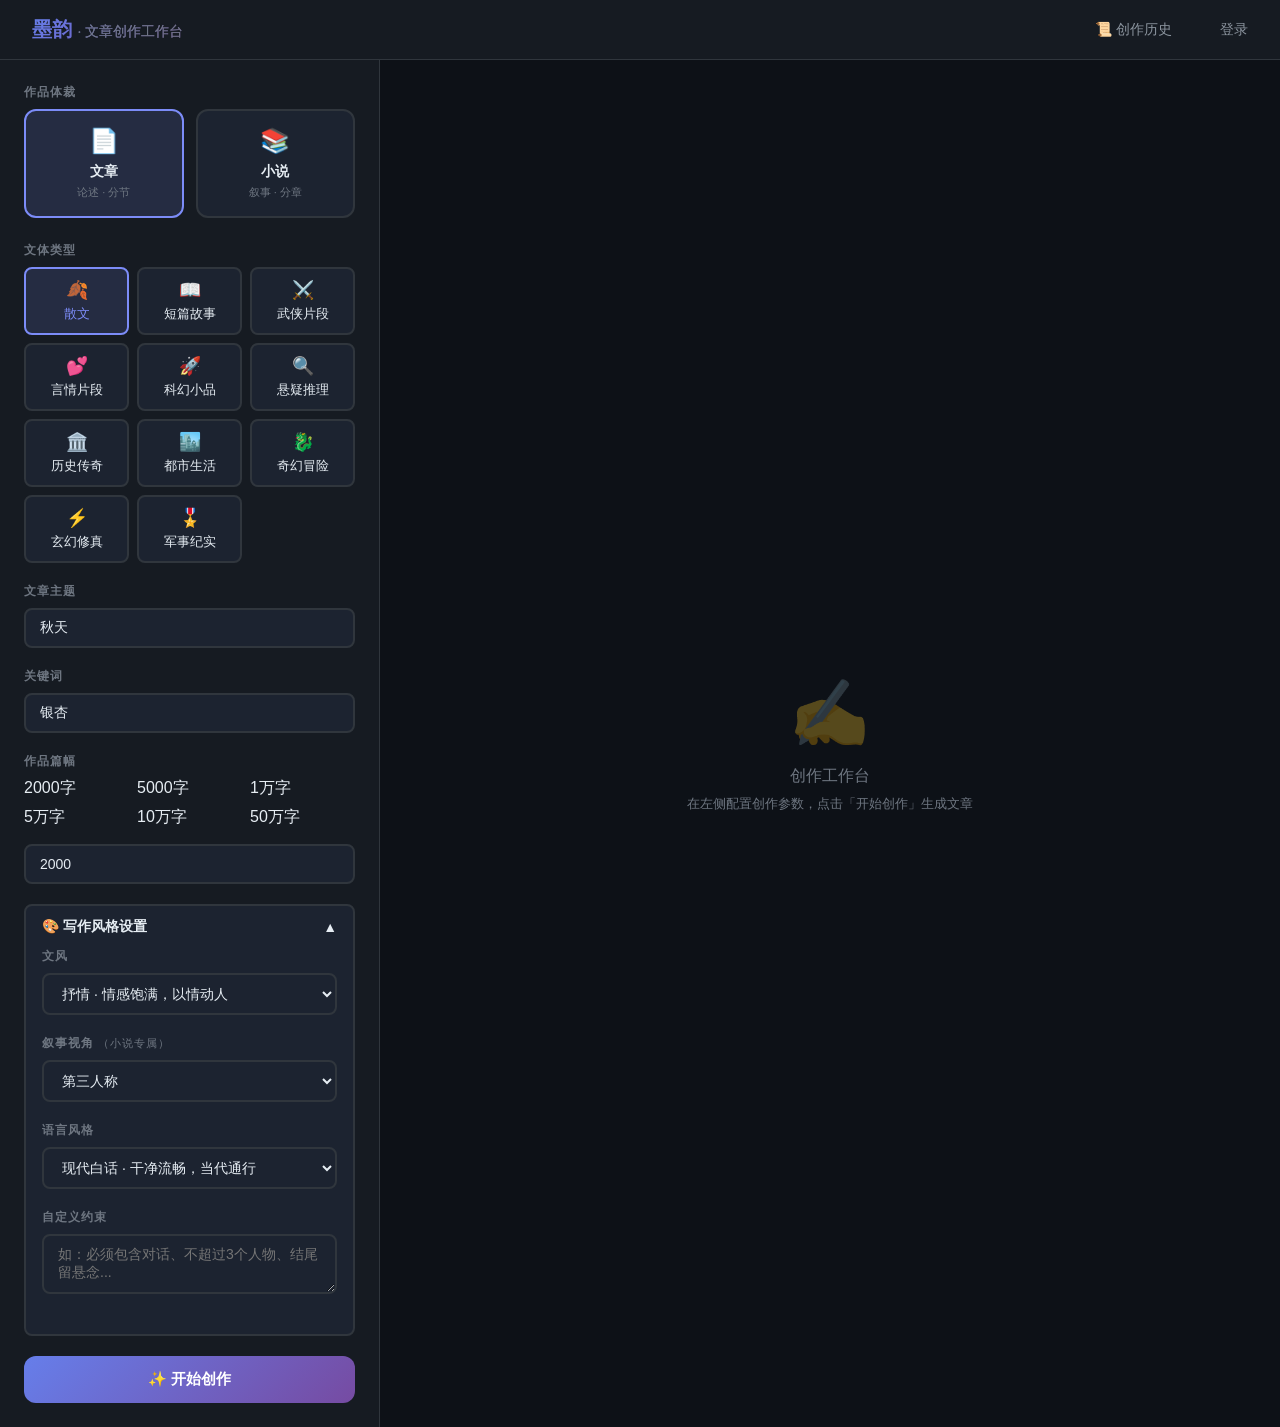
==== templates/index.html @ cf3dd603 "feat: MVP v1.0 - 文章创作工作台 - Flask 后端（26 个 API 接口） - 5 种文体 AI 生成引擎 - 用户认证（注册/登录/登出） - 安全：SECRET_KEY 环境" ====
<!DOCTYPE html>
<html lang="zh-CN">
<head>
    <meta charset="UTF-8">
    <meta name="viewport" content="width=device-width, initial-scale=1.0">
    <link rel="icon" type="image/svg+xml" href="/static/favicon.svg">
    <title>墨韵 · 文章创作工作台</title>
    <style>
        * { margin: 0; padding: 0; box-sizing: border-box; }
        :root {
            --bg-primary: #0d1117;
            --bg-secondary: #161b22;
            --bg-tertiary: #1c2330;
            --bg-hover: #21262d;
            --border: #30363d;
            --text-primary: #e6edf3;
            --text-secondary: #8b949e;
            --text-muted: #6e7681;
            --accent: #7c8cf8;
            --accent-glow: rgba(124, 140, 248, 0.15);
            --accent-grad: linear-gradient(135deg, #667eea 0%, #764ba2 100%);
            --success: #3fb950;
            --danger: #f85149;
            --radius: 12px;
            --radius-sm: 8px;
            --shadow: 0 8px 24px rgba(0,0,0,0.4);
        }
        body {
            font-family: -apple-system, 'PingFang SC', 'Microsoft YaHei', sans-serif;
            background: var(--bg-primary);
            color: var(--text-primary);
            min-height: 100vh;
            overflow-x: hidden;
        }
        .topbar {
            background: var(--bg-secondary);
            border-bottom: 1px solid var(--border);
            padding: 16px 32px;
            display: flex;
            justify-content: space-between;
            align-items: center;
            position: sticky;
            top: 0;
            z-index: 100;
            backdrop-filter: blur(12px);
        }
        .topbar-brand {
            font-size: 20px;
            font-weight: 700;
            background: var(--accent-grad);
            -webkit-background-clip: text;
            -webkit-text-fill-color: transparent;
        }
        .topbar-brand span { font-size: 14px; font-weight: 400; -webkit-text-fill-color: var(--text-muted); }
        .topbar-nav { display: flex; gap: 24px; align-items: center; }
        .topbar-nav a { color: var(--text-secondary); text-decoration: none; font-size: 14px; transition: color 0.3s; }
        .topbar-nav a:hover { color: var(--accent); }
        .topbar-user { font-size: 13px; color: var(--text-secondary); }
        .main-layout { display: flex; min-height: calc(100vh - 61px); }
        .config-panel {
            width: 380px;
            background: var(--bg-secondary);
            border-right: 1px solid var(--border);
            padding: 24px;
            overflow-y: auto;
            flex-shrink: 0;
        }
        .config-panel::-webkit-scrollbar { width: 6px; }
        .config-panel::-webkit-scrollbar-thumb { background: var(--border); border-radius: 3px; }
        .method-cards { display: flex; gap: 12px; margin-bottom: 24px; }
        .method-card {
            flex: 1;
            padding: 16px;
            background: var(--bg-tertiary);
            border: 2px solid var(--border);
            border-radius: var(--radius);
            cursor: pointer;
            transition: all 0.3s;
            text-align: center;
        }
        .method-card.active { border-color: var(--accent); background: var(--accent-glow); }
        .method-card:hover { border-color: var(--accent); }
        .method-card .icon { font-size: 24px; margin-bottom: 8px; }
        .method-card .label { font-size: 14px; font-weight: 600; }
        .method-card .desc { font-size: 11px; color: var(--text-muted); margin-top: 4px; }
        .config-group { margin-bottom: 20px; }
        .config-label {
            font-size: 12px;
            color: var(--text-muted);
            margin-bottom: 8px;
            font-weight: 600;
            text-transform: uppercase;
            letter-spacing: 1px;
        }
        .genre-grid { display: grid; grid-template-columns: repeat(3, 1fr); gap: 8px; }
        .genre-card {
            padding: 10px 8px;
            background: var(--bg-tertiary);
            border: 2px solid var(--border);
            border-radius: var(--radius-sm);
            cursor: pointer;
            transition: all 0.3s;
            text-align: center;
            font-size: 13px;
        }
        .genre-card.active { border-color: var(--accent); background: var(--accent-glow); color: var(--accent); }
        .genre-card:hover { border-color: var(--accent); }
        .genre-card .emoji { display: block; font-size: 18px; margin-bottom: 4px; }
        .input-field {
            width: 100%;
            padding: 10px 14px;
            background: var(--bg-tertiary);
            border: 2px solid var(--border);
            border-radius: var(--radius-sm);
            color: var(--text-primary);
            font-size: 14px;
            transition: border-color 0.3s;
            font-family: inherit;
        }
        .input-field:focus { outline: none; border-color: var(--accent); }
        textarea.input-field { resize: vertical; min-height: 60px; }
        select.input-field { cursor: pointer; }
        .length-slider { display: flex; align-items: center; gap: 12px; }
        .length-slider input[type=range] { flex: 1; accent-color: var(--accent); }
        .length-label { font-size: 13px; color: var(--accent); font-weight: 600; min-width: 80px; text-align: right; }
        .collapse-panel {
            background: var(--bg-tertiary);
            border: 2px solid var(--border);
            border-radius: var(--radius-sm);
            margin-bottom: 20px;
        }
        .collapse-header {
            padding: 12px 16px;
            cursor: pointer;
            display: flex;
            justify-content: space-between;
            align-items: center;
            font-size: 14px;
            font-weight: 600;
        }
        .collapse-body { padding: 0 16px 16px; display: none; }
        .collapse-body.show { display: block; }
        .generate-btn {
            width: 100%;
            padding: 14px;
            background: var(--accent-grad);
            color: #fff;
            border: none;
            border-radius: var(--radius);
            font-size: 15px;
            font-weight: 600;
            cursor: pointer;
            transition: transform 0.2s, box-shadow 0.2s;
        }
        .generate-btn:hover { transform: translateY(-2px); box-shadow: 0 8px 20px rgba(124, 140, 248, 0.3); }
        .generate-btn:disabled { opacity: 0.5; cursor: not-allowed; transform: none; }
        .workspace { flex: 1; padding: 32px; overflow-y: auto; display: flex; flex-direction: column; }
        .workspace-empty {
            flex: 1;
            display: flex;
            flex-direction: column;
            align-items: center;
            justify-content: center;
            color: var(--text-muted);
        }
        .workspace-empty .icon { font-size: 64px; margin-bottom: 16px; opacity: 0.3; }
        .workspace-empty .text { font-size: 16px; }
        .workspace-empty .hint { font-size: 13px; margin-top: 8px; }
        .result-container { max-width: 800px; margin: 0 auto; width: 100%; }
        .result-header {
            display: flex;
            justify-content: space-between;
            align-items: center;
            margin-bottom: 16px;
        }
        .result-tags { display: flex; gap: 8px; flex-wrap: wrap; }
        .result-tag {
            padding: 4px 12px;
            background: var(--bg-tertiary);
            border: 1px solid var(--border);
            border-radius: 20px;
            font-size: 12px;
            color: var(--text-secondary);
        }
        .result-tag.accent { color: var(--accent); border-color: var(--accent); }
        .result-stats { font-size: 12px; color: var(--text-muted); }
        .result-body {
            background: var(--bg-secondary);
            border: 1px solid var(--border);
            border-radius: var(--radius);
            padding: 32px;
            box-shadow: var(--shadow);
            flex: 1;
        }
        .chapter-block { margin-bottom: 28px; padding-bottom: 24px; border-bottom: 1px solid var(--border); }
        .chapter-block:last-child { border-bottom: none; }
        .chapter-title { font-size: 18px; font-weight: 700; color: var(--accent); margin-bottom: 12px; }
        .chapter-content { font-size: 15px; line-height: 2; color: var(--text-primary); white-space: pre-wrap; }
        .result-content { font-size: 15px; line-height: 2; color: var(--text-primary); white-space: pre-wrap; }
        .loading-state {
            text-align: center;
            padding: 60px 20px;
            color: var(--text-muted);
        }
        .loading-state .spinner {
            width: 40px;
            height: 40px;
            margin: 0 auto 16px;
            border: 3px solid var(--border);
            border-top-color: var(--accent);
            border-radius: 50%;
            animation: spin 0.8s linear infinite;
        }
        @keyframes spin { to { transform: rotate(360deg); } }
        .action-bar { display: flex; gap: 10px; margin-top: 20px; flex-wrap: wrap; }
        .action-btn {
            padding: 8px 18px;
            background: var(--bg-tertiary);
            border: 1px solid var(--border);
            color: var(--text-secondary);
            border-radius: var(--radius-sm);
            cursor: pointer;
            font-size: 13px;
            transition: all 0.3s;
            font-family: inherit;
        }
        .action-btn:hover { border-color: var(--accent); color: var(--accent); }
        .modal-overlay {
            display: none; position: fixed; top: 0; left: 0;
            width: 100%; height: 100%; background: rgba(0,0,0,0.7);
            z-index: 1000; justify-content: center; align-items: center;
        }
        .modal-overlay.show { display: flex; }
        .modal {
            background: var(--bg-secondary);
            border: 1px solid var(--border);
            border-radius: var(--radius);
            padding: 32px;
            width: 90%; max-width: 400px;
            box-shadow: var(--shadow);
        }
        .modal h2 { font-size: 20px; margin-bottom: 20px; }
        .modal .input-field { margin-bottom: 12px; }
        .modal .modal-btn {
            width: 100%; padding: 12px;
            background: var(--accent-grad);
            color: #fff; border: none;
            border-radius: var(--radius-sm);
            font-size: 15px; cursor: pointer;
            font-family: inherit; font-weight: 600;
        }
        .modal .switch-text { text-align: center; margin-top: 16px; font-size: 14px; color: var(--text-muted); }
        .modal .switch-text a { color: var(--accent); cursor: pointer; }
        .error-msg { color: var(--danger); font-size: 13px; margin-top: 8px; display: none; }
        .error-msg.show { display: block; }
        .workspace::-webkit-scrollbar { width: 6px; }
        .workspace::-webkit-scrollbar-thumb { background: var(--border); border-radius: 3px; }
        @media (max-width: 768px) {
            .sidebar { width: 100%; height: auto; position: relative; }
            .workspace { margin-left: 0; }
            .main-layout { flex-direction: column; }
            .toolbar { flex-wrap: wrap; gap: 8px; }
            .toolbar button { font-size: 13px; padding: 6px 12px; }
            .card-grid { grid-template-columns: 1fr; }
            .modal-content { width: 95%; margin: 10% auto; }
            .form-row { flex-direction: column; }
            .form-row input, .form-row select { width: 100%; }
        }
    </style>
</head>
<body>
    <div class="topbar">
        <div class="topbar-brand">墨韵 <span>· 文章创作工作台</span></div>
        <div class="topbar-nav">
            <a href="/history">📜 创作历史</a>
            <span class="topbar-user" id="userInfo"></span>
            <a href="javascript:void(0)" id="authLink" onclick="openAuthModal('login')">登录</a>
        </div>
    </div>

    <div class="main-layout">
        <div class="config-panel">
            <div class="config-group">
                <div class="config-label">作品体裁</div>
                <div class="method-cards">
                    <div class="method-card active" onclick="switchCategory('article', this)">
                        <div class="icon">📄</div>
                        <div class="label">文章</div>
                        <div class="desc">论述 · 分节</div>
                    </div>
                    <div class="method-card" onclick="switchCategory('novel', this)">
                        <div class="icon">📚</div>
                        <div class="label">小说</div>
                        <div class="desc">叙事 · 分章</div>
                    </div>
                </div>
            </div>

            <div class="config-group">
                <div class="config-label">文体类型</div>
                <div class="genre-grid" id="genreGrid">
                    <div class="genre-card active" data-value="散文"><span class="emoji">🍂</span>散文</div>
                    <div class="genre-card" data-value="短篇故事"><span class="emoji">📖</span>短篇故事</div>
                    <div class="genre-card" data-value="武侠片段"><span class="emoji">⚔️</span>武侠片段</div>
                    <div class="genre-card" data-value="言情片段"><span class="emoji">💕</span>言情片段</div>
                    <div class="genre-card" data-value="科幻小品"><span class="emoji">🚀</span>科幻小品</div>
                    <div class="genre-card" data-value="悬疑推理"><span class="emoji">🔍</span>悬疑推理</div>
                    <div class="genre-card" data-value="历史传奇"><span class="emoji">🏛️</span>历史传奇</div>
                    <div class="genre-card" data-value="都市生活"><span class="emoji">🏙️</span>都市生活</div>
                    <div class="genre-card" data-value="奇幻冒险"><span class="emoji">🐉</span>奇幻冒险</div>
                    <div class="genre-card" data-value="玄幻修真"><span class="emoji">⚡</span>玄幻修真</div>
                    <div class="genre-card" data-value="军事纪实"><span class="emoji">🎖️</span>军事纪实</div>
            </div>
        </div>

            <div class="config-group">
                <div class="config-label">文章主题</div>
                <input type="text" class="input-field" id="topic" placeholder="例如：秋天、故乡、青春、星空..." value="秋天">
            </div>

            <div class="config-group">
                <div class="config-label">关键词</div>
                <input type="text" class="input-field" id="keyword" placeholder="例如：银杏、老街、月光、飞船..." value="银杏">
            </div>

            <div class="config-group">
                <div class="config-label">作品篇幅</div>
                <div class="genre-grid" id="quickWords" style="margin-bottom:8px;">
                    <div class="word-card" data-words="2000" onclick="selectQuickWords(2000, this)">2000字</div>
                    <div class="word-card" data-words="5000" onclick="selectQuickWords(5000, this)">5000字</div>
                    <div class="word-card" data-words="10000" onclick="selectQuickWords(10000, this)">1万字</div>
                    <div class="word-card" data-words="50000" onclick="selectQuickWords(50000, this)">5万字</div>
                    <div class="word-card" data-words="100000" onclick="selectQuickWords(100000, this)">10万字</div>
                    <div class="word-card" data-words="500000" onclick="selectQuickWords(500000, this)">50万字</div>
                </div>
                <input type="number" class="input-field" id="customWords" placeholder="或输入自定义字数（500-2000000）" value="2000" min="500" max="2000000" style="margin-top:8px;">
            </div>

            <div class="collapse-panel" id="aiStylePanel">
                <div class="collapse-header" onclick="toggleCollapse('styleBody', 'styleArrow')">
                    <span>🎨 写作风格设置</span>
                    <span id="styleArrow">▲</span>
                </div>
                <div class="collapse-body show" id="styleBody">
                    <div class="config-group">
                        <div class="config-label">文风</div>
                        <select class="input-field" id="writingStyle">
                            <option value="抒情">抒情 · 情感饱满，以情动人</option>
                            <option value="冷静">冷静 · 克制客观，不发议论</option>
                            <option value="幽默">幽默 · 诙谐风趣，举重若轻</option>
                            <option value="犀利">犀利 · 观点尖锐，一针见血</option>
                            <option value="温润">温润 · 平和从容，娓娓道来</option>
                            <option value="苍凉">苍凉 · 沧桑厚重，带时代悲悯</option>
                            <option value="明快">明快 · 轻快明亮，节奏干净</option>
                        </select>
                    </div>
                    <div class="config-group" id="perspectiveGroup">
                        <div class="config-label">叙事视角 <span style="font-size:11px;color:var(--text-muted);font-weight:400;">（小说专属）</span></div>
                        <select class="input-field" id="narrativePerspective">
                            <option value="第三人称">第三人称</option>
                            <option value="第一人称">第一人称</option>
                            <option value="全知视角">全知视角</option>
                    </select>
                </div>
                <div class="config-group">
                    <div class="config-label">语言风格</div>
                    <select class="input-field" id="languageStyle">
                        <option value="现代白话">现代白话 · 干净流畅，当代通行</option>
                        <option value="古典文言">古典文言 · 凝练古雅，文言韵味</option>
                        <option value="市井口语">市井口语 · 生活口语，接地气</option>
                        <option value="书面雅正">书面雅正 · 庄重考究，正式得体</option>
                        <option value="网络语感">网络语感 · 轻松活泼，当代网感</option>
                    </select>
            </div>
            <div class="config-group">
                <div class="config-label">自定义约束</div>
                <textarea class="input-field" id="constraints" placeholder="如：必须包含对话、不超过3个人物、结尾留悬念..."></textarea>
            </div>
        </div>
        </div>

            <button class="generate-btn" id="generateBtn" onclick="generate()">✨ 开始创作</button>
        </div>

        <div class="workspace" id="workspace">
            <div class="workspace-empty" id="workspaceEmpty">
                <div class="icon">✍️</div>
                <div class="text">创作工作台</div>
                <div class="hint">在左侧配置创作参数，点击「开始创作」生成文章</div>
            </div>
            <div class="result-container" id="resultContainer" style="display:none;">
                <div class="result-header">
                    <div class="result-tags" id="resultTags"></div>
                    <div class="result-stats" id="resultStats"></div>
                </div>
                <div class="result-body" id="resultBody"></div>
                <div class="action-bar">
                    <button class="action-btn" onclick="copyResult()">📋 复制全文</button>
                    <button class="action-btn" onclick="downloadResult()">💾 下载文本</button>
                    <button class="action-btn" onclick="location.href='/history'">📜 创作历史</button>
                </div>
            </div>
        </div>
    </div>

    <div class="modal-overlay" id="authModal">
        <div class="modal">
            <h2 id="authTitle">登录</h2>
            <div class="config-group">
                <input type="text" class="input-field" id="authUsername" placeholder="用户名">
            </div>
            <div class="config-group">
                <input type="password" class="input-field" id="authPassword" placeholder="密码（至少6位）">
            </div>
            <div class="error-msg" id="authError"></div>
            <button class="modal-btn" id="authSubmit" onclick="submitAuth()">登录</button>
            <div class="switch-text">
                <span id="switchText">还没有账号？</span>
                <a id="switchLink" onclick="openAuthModal('register')">注册</a>
            </div>
        </div>
    </div>

    <script>
        let selectedGenre = '散文';
        let selectedLength = 'medium';
        let lastArticleId = null;

        const lengthMap = { 0: ['short', '短篇'], 1: ['medium', '中篇'], 2: ['long', '长篇'], 3: ['long', '巨著'] };
        const articleWords = { 0: 2000, 1: 5000, 2: 10000, 3: 10000 };
        const novelWords = { 0: 150000, 1: 250000, 2: 300000, 3: 2000000 };
        let selectedCategory = 'article';
        const lengthWords = selectedCategory === 'novel' ? novelWords : articleWords;

        function selectQuickWords(words, el) {
            document.querySelectorAll('#quickWords .word-card').forEach(c => c.classList.remove('active'));
            el.classList.add('active');
            document.getElementById('customWords').value = words;
        }

        document.querySelectorAll('#genreGrid .genre-card').forEach(card => {
            card.addEventListener('click', () => {
                document.querySelectorAll('#genreGrid .genre-card').forEach(c => c.classList.remove('active'));
                card.classList.add('active');
                selectedGenre = card.dataset.value;
            });
        });

        function switchCategory(category, el) {
            selectedCategory = category;
            document.querySelectorAll('.config-group')[0].querySelectorAll('.method-card').forEach(c => c.classList.remove('active'));
            el.classList.add('active');
            const pg = document.getElementById('perspectiveGroup');
            if (pg) { pg.style.display = (category === 'novel') ? 'block' : 'none'; }
        }

        function toggleCollapse(bodyId, arrowId) {
            const body = document.getElementById(bodyId);
            const arrow = document.getElementById(arrowId);
            body.classList.toggle('show');
            arrow.textContent = body.classList.contains('show') ? '▲' : '▼';
        }

        function generate() {
            const topic = document.getElementById('topic').value.trim();
            const keyword = document.getElementById('keyword').value.trim();
            if (!topic || !keyword) { alert('请填写文章主题和关键词'); return; }

            const btn = document.getElementById('generateBtn');
            const empty = document.getElementById('workspaceEmpty');
            const container = document.getElementById('resultContainer');
            const body = document.getElementById('resultBody');

            btn.disabled = true;
            btn.textContent = '创作中...';
            empty.style.display = 'none';
            container.style.display = 'block';
            body.innerHTML = '<div class="loading-state"><div class="spinner"></div>正在创作中，请稍候...</div>';

            const isAI = true;
            const sliderVal = 0;
            const isShort = false;
            const isLong = true;
            const tags = document.getElementById('resultTags');
            const stats = document.getElementById('resultStats');

            const targetWords = Math.max(500, Math.min(2000000, parseInt(document.getElementById('customWords').value) || 2000));

            if (isLong) {
                let asyncBody = { genre: selectedGenre, topic, keyword, target_words: targetWords, is_ai: isAI, format_type: selectedCategory };
                if (isAI) {
                    asyncBody.style = document.getElementById('writingStyle').value;
                    if (selectedCategory === 'novel') {
                        asyncBody.perspective = document.getElementById('narrativePerspective').value;
                    }
                    asyncBody.language_style = document.getElementById('languageStyle').value;
                    asyncBody.constraints = document.getElementById('constraints').value;
                }

                body.innerHTML = '<div class="loading-state"><div class="spinner"></div>正在拟定大纲...</div>';

                fetch('/api/ai/outline', {
                    method: 'POST',
                    headers: { 'Content-Type': 'application/json' },
                    body: JSON.stringify(asyncBody)
                })
                .then(res => res.json())
                .then(data => {
                    if (data.error) {
                        body.innerHTML = '<p style="color:var(--danger)">大纲生成失败：' + data.error + '</p>';
                        btn.disabled = false;
                        btn.textContent = '✨ 开始创作';
                        return;
                    }
                    showOutlineEditor(data.outline, asyncBody, btn, body, tags, stats, isAI);
                })
                .catch(() => {
                    body.innerHTML = '<p style="color:var(--danger)">请求失败，请重试</p>';
                    btn.disabled = false;
                    btn.textContent = '✨ 开始创作';
                });
                return;
            }

            let url = '/api/ai/generate';
            let body_data = { genre: selectedGenre, topic, keyword, length: selectedLength };
            body_data.style = document.getElementById('writingStyle').value;
            if (selectedCategory === 'novel') {
                body_data.perspective = document.getElementById('narrativePerspective').value;
            }
            body_data.language_style = document.getElementById('languageStyle').value;
            body_data.constraints = document.getElementById('constraints').value;
            body_data.format_type = selectedCategory;

            fetch(url, {
                method: 'POST',
                headers: { 'Content-Type': 'application/json' },
                body: JSON.stringify(body_data)
            })
            .then(res => res.json())
            .then(data => {
                if (data.error) {
                    body.innerHTML = '<p style="color:var(--danger)">生成失败：' + data.error + '</p>';
                    return;
                }
                lastArticleId = data.article_id;

                const isLongResult = (data.chapters && data.chapters.length > 0);

                if (isLongResult) {
                    tags.innerHTML = '<span class="result-tag accent">' + data.genre + '</span><span class="result-tag">共 ' + data.chapter_count + ' 章</span><span class="result-tag">约 ' + data.actual_words + ' 字</span>' + (isAI ? '<span class="result-tag accent">🤖 AI</span>' : '');
                    stats.textContent = '阅读约 ' + Math.ceil(data.actual_words / 300) + ' 分钟';
                    let html = '';
                    data.chapters.forEach(ch => {
                        html += '<div class="chapter-block">';
                        html += '<div class="chapter-title">' + ch.chapter_title + '</div>';
                        html += '<div class="chapter-content">' + ch.content + '</div>';
                        html += '</div>';
                    });
                    body.innerHTML = html;
                } else {
                    const wc = data.content.replace(/\s/g, '').length;
                    tags.innerHTML = '<span class="result-tag accent">' + data.genre + '</span><span class="result-tag">约 ' + wc + ' 字</span>' + (isAI ? '<span class="result-tag accent">🤖 AI</span>' : '');
                    stats.textContent = '阅读约 ' + Math.ceil(wc / 300) + ' 分钟';
                    body.innerHTML = '<div class="result-content">' + data.content + '</div>';
                }
            })
            .catch(() => { body.innerHTML = '<p style="color:var(--danger)">请求失败，请重试</p>'; })
            .finally(() => { btn.disabled = false; btn.textContent = '✨ 开始创作'; });
        }

        function showOutlineEditor(outline, asyncBody, btn, body, tags, stats, isAI) {
            let html = '<div style="padding:8px 0 20px;">';
            html += '<div style="font-size:17px;font-weight:700;margin-bottom:8px;">📋 大纲已生成，请确认</div>';
            html += '<div style="font-size:13px;color:var(--text-muted);margin-bottom:20px;">您可以修改标题、删除或新增条目，确认后按此大纲逐节生成正文。</div>';
            html += '<div id="outlineList">';
            outline.forEach((item) => {
                const t = (item.chapter_title || '').replace(/"/g, '&quot;').replace(/</g, '&lt;').replace(/>/g, '&gt;');
                html += '<div class="outline-row" style="display:flex;gap:8px;margin-bottom:10px;align-items:center;">';
                html += '<input type="text" class="input-field" style="flex:1;" value="' + t + '">';
                html += '<button class="action-btn danger" onclick="this.parentNode.remove()">删除</button>';
                html += '</div>';
            });
            html += '</div>';
            html += '<button class="action-btn" style="margin-top:6px;" onclick="addOutlineRow()">＋ 新增一节</button>';
            html += '<div style="margin-top:22px;display:flex;gap:10px;flex-wrap:wrap;">';
            html += '<button class="action-btn success" onclick="confirmOutline()">✅ 确认大纲，开始生成</button>';
            html += '<button class="action-btn" onclick="generate()">🔄 重新拟定</button>';
            html += '</div></div>';
            body.innerHTML = html;

            window._outlineBody = asyncBody;
            window._outlineBtn = btn;
            window._outlineTags = tags;
            window._outlineStats = stats;
            window._outlineIsAI = isAI;
        }

        function addOutlineRow() {
            const list = document.getElementById('outlineList');
            const row = document.createElement('div');
            row.className = 'outline-row';
            row.style.cssText = 'display:flex;gap:8px;margin-bottom:10px;align-items:center;';
            row.innerHTML = '<input type="text" class="input-field" style="flex:1;" placeholder="输入本节标题">' +
                '<button class="action-btn danger" onclick="this.parentNode.remove()">删除</button>';
            list.appendChild(row);
        }

        function confirmOutline() {
            const rows = document.querySelectorAll('#outlineList .outline-row input');
            const customOutline = [];
            rows.forEach((inp, i) => {
                const t = inp.value.trim();
                if (t) customOutline.push({ chapter_index: i + 1, chapter_title: t });
            });
            if (customOutline.length === 0) { alert('请至少保留一节'); return; }

            const body = document.getElementById('resultBody');
            const asyncBody = window._outlineBody;
            const btn = window._outlineBtn;
            const tags = window._outlineTags;
            const stats = window._outlineStats;
            const isAI = window._outlineIsAI;

            asyncBody.custom_outline = customOutline;
            asyncBody.is_ai = true;

            body.innerHTML = '<div class="loading-state"><div class="spinner"></div><div id="progressText">正在提交生成任务...</div><div style="margin-top:12px;width:100%;background:var(--bg-tertiary);border-radius:4px;overflow:hidden;"><div id="progressBar" style="width:0%;height:8px;background:var(--accent-grad);transition:width 0.5s;"></div></div><button class="action-btn danger" style="margin-top:16px;" id="cancelBtn" onclick="cancelGeneration()">取消生成</button></div>';

            fetch('/api/generate/async', {
                method: 'POST',
                headers: { 'Content-Type': 'application/json' },
                body: JSON.stringify(asyncBody)
            })
            .then(res => res.json())
            .then(data => {
                if (data.error) {
                    body.innerHTML = '<p style="color:var(--danger)">提交失败：' + data.error + '</p>';
                    btn.disabled = false;
                    btn.textContent = '✨ 开始创作';
                    return;
                }
                window.currentTaskId = data.task_id;
                pollGenerationStatus(data.task_id, btn, body, tags, stats, isAI);
            })
            .catch(() => {
                body.innerHTML = '<p style="color:var(--danger)">请求失败，请重试</p>';
                btn.disabled = false;
                btn.textContent = '✨ 开始创作';
            });
        }

        let pollTimer = null;

        function pollGenerationStatus(taskId, btn, body, tags, stats, isAI) {
            pollTimer = setInterval(() => {
                fetch('/api/generate/status/' + taskId)
                .then(res => res.json())
                .then(data => {
                    if (data.error) {
                        clearInterval(pollTimer);
                        body.innerHTML = '<p style="color:var(--danger)">查询失败：' + data.error + '</p>';
                        btn.disabled = false;
                        btn.textContent = '✨ 开始创作';
                        return;
                    }
                    const progressText = document.getElementById('progressText');
                    const progressBar = document.getElementById('progressBar');
                    if (data.status === 'generating') {
                        if (progressText) progressText.textContent = '正在生成第 ' + data.current_chapter + '/' + data.total_chapters + ' 章...';
                        if (progressBar) progressBar.style.width = data.progress + '%';
                    } else if (data.status === 'completed') {
                        clearInterval(pollTimer);
                        lastArticleId = data.article_id;
                        if (progressText) progressText.textContent = '生成完成！';
                        if (progressBar) progressBar.style.width = '100%';
                        tags.innerHTML = '<span class="result-tag accent">共 ' + data.chapter_count + ' 章</span><span class="result-tag">约 ' + data.actual_words + ' 字</span>' + (isAI ? '<span class="result-tag accent">🤖 AI</span>' : '');
                        stats.textContent = '阅读约 ' + Math.ceil(data.actual_words / 300) + ' 分钟';
                        body.innerHTML = '<div style="text-align:center;padding:40px;"><div style="font-size:48px;margin-bottom:16px;">✅</div><p style="font-size:18px;margin-bottom:8px;">生成完成！</p><p style="color:var(--text-muted);margin-bottom:20px;">共 ' + data.chapter_count + ' 章，约 ' + data.actual_words + ' 字</p><button class="action-btn" onclick="location.href=\'/article/' + data.article_id + '\'">📖 查看文章详情</button></div>';
                        btn.disabled = false;
                        btn.textContent = '✨ 开始创作';
                    } else if (data.status === 'failed') {
                        clearInterval(pollTimer);
                        body.innerHTML = '<p style="color:var(--danger)">生成失败：' + (data.error || '未知错误') + '</p>';
                        btn.disabled = false;
                        btn.textContent = '✨ 开始创作';
                    } else if (data.status === 'cancelled') {
                        clearInterval(pollTimer);
                        body.innerHTML = '<p style="color:var(--text-muted)">已取消生成</p>';
                        btn.disabled = false;
                        btn.textContent = '✨ 开始创作';
                    }
                })
                .catch(() => {});
            }, 3000);
        }

        function cancelGeneration() {
            if (window.currentTaskId) {
                fetch('/api/generate/cancel/' + window.currentTaskId, { method: 'POST' })
                .then(() => {})
                .catch(() => {});
            }
            if (pollTimer) clearInterval(pollTimer);
            const btn = document.getElementById('generateBtn');
            const body = document.getElementById('resultBody');
            if (btn) { btn.disabled = false; btn.textContent = '✨ 开始创作'; }
            if (body) { body.innerHTML = '<p style="color:var(--text-muted);text-align:center;padding:40px;">已取消生成</p>'; }
        }

        function copyResult() {
            const text = document.getElementById('resultBody').innerText;
            navigator.clipboard.writeText(text).then(() => alert('已复制到剪贴板'));
        }

        function downloadResult() {
            const text = document.getElementById('resultBody').innerText;
            const blob = new Blob([text], { type: 'text/plain;charset=utf-8' });
            const a = document.createElement('a');
            a.href = URL.createObjectURL(blob);
            a.download = 'article_' + (lastArticleId || 'export') + '.txt';
            a.click();
        }

        function viewArticleDetail() {
            if (lastArticleId) { window.location.href = '/article/' + lastArticleId; }
        }

        let authMode = 'login';

        function openAuthModal(mode) {
            authMode = mode;
            document.getElementById('authModal').classList.add('show');
            document.getElementById('authTitle').textContent = mode === 'login' ? '登录' : '注册';
            document.getElementById('authSubmit').textContent = mode === 'login' ? '登录' : '注册';
            document.getElementById('switchText').textContent = mode === 'login' ? '还没有账号？' : '已有账号？';
            document.getElementById('switchLink').textContent = mode === 'login' ? '注册' : '登录';
            document.getElementById('authError').classList.remove('show');
        }

        function submitAuth() {
            const username = document.getElementById('authUsername').value.trim();
            const password = document.getElementById('authPassword').value.trim();
            const errorEl = document.getElementById('authError');

            if (!username || !password) {
                errorEl.textContent = '请填写用户名和密码';
                errorEl.classList.add('show');
                return;
            }

            fetch('/api/' + authMode, {
                method: 'POST',
                headers: { 'Content-Type': 'application/json' },
                body: JSON.stringify({ username, password })
            })
            .then(res => res.json())
            .then(data => {
                if (data.error) {
                    errorEl.textContent = data.error;
                    errorEl.classList.add('show');
                } else {
                    document.getElementById('authModal').classList.remove('show');
                    checkUserStatus();
                }
            })
            .catch(() => {
                errorEl.textContent = '请求失败，请重试';
                errorEl.classList.add('show');
            });
        }

        function checkUserStatus() {
            fetch('/api/user/status')
            .then(res => res.json())
            .then(data => {
                const userInfo = document.getElementById('userInfo');
                const authLink = document.getElementById('authLink');
                if (data.logged_in) {
                    userInfo.textContent = '👤 ' + data.username;
                    authLink.textContent = '退出';
                    authLink.onclick = () => {
                        fetch('/api/logout', { method: 'POST' })
                        .then(() => checkUserStatus());
                    };
                } else {
                    userInfo.textContent = '';
                    authLink.textContent = '登录';
                    authLink.onclick = () => openAuthModal('login');
                }
            });
        }

        checkUserStatus();
    </script>
</body>
</html>
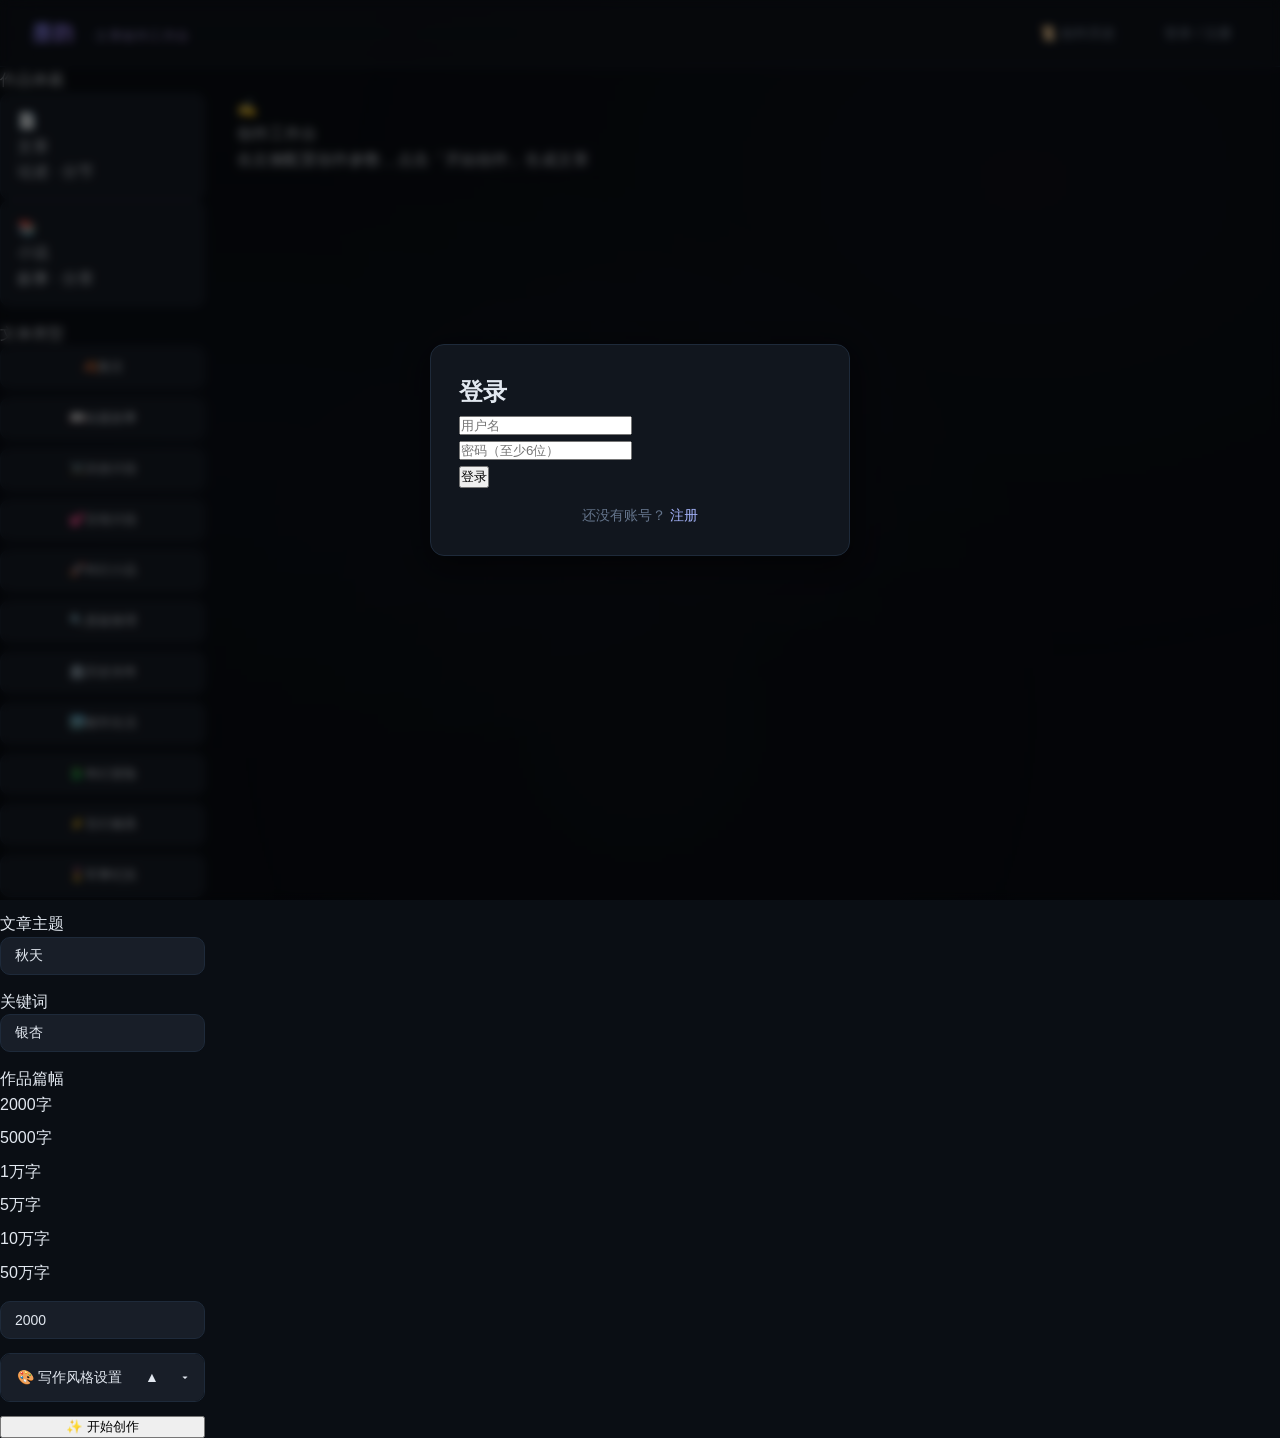
==== commit 25a1d1c1: "fix: 游客可自由浏览首页，不再强制登录 - 前端游客模式：顶栏显示「游客」+「登录/注册」 - 生成按钮改为「登录后开始创作」，点击弹出登录框 - 移除 index.html 中硬编码的 oncl" ====
--- a/templates/index.html
+++ b/templates/index.html
@@ -5,268 +5,7 @@
     <meta name="viewport" content="width=device-width, initial-scale=1.0">
     <link rel="icon" type="image/svg+xml" href="/static/favicon.svg">
     <title>墨韵 · 文章创作工作台</title>
-    <style>
-        * { margin: 0; padding: 0; box-sizing: border-box; }
-        :root {
-            --bg-primary: #0d1117;
-            --bg-secondary: #161b22;
-            --bg-tertiary: #1c2330;
-            --bg-hover: #21262d;
-            --border: #30363d;
-            --text-primary: #e6edf3;
-            --text-secondary: #8b949e;
-            --text-muted: #6e7681;
-            --accent: #7c8cf8;
-            --accent-glow: rgba(124, 140, 248, 0.15);
-            --accent-grad: linear-gradient(135deg, #667eea 0%, #764ba2 100%);
-            --success: #3fb950;
-            --danger: #f85149;
-            --radius: 12px;
-            --radius-sm: 8px;
-            --shadow: 0 8px 24px rgba(0,0,0,0.4);
-        }
-        body {
-            font-family: -apple-system, 'PingFang SC', 'Microsoft YaHei', sans-serif;
-            background: var(--bg-primary);
-            color: var(--text-primary);
-            min-height: 100vh;
-            overflow-x: hidden;
-        }
-        .topbar {
-            background: var(--bg-secondary);
-            border-bottom: 1px solid var(--border);
-            padding: 16px 32px;
-            display: flex;
-            justify-content: space-between;
-            align-items: center;
-            position: sticky;
-            top: 0;
-            z-index: 100;
-            backdrop-filter: blur(12px);
-        }
-        .topbar-brand {
-            font-size: 20px;
-            font-weight: 700;
-            background: var(--accent-grad);
-            -webkit-background-clip: text;
-            -webkit-text-fill-color: transparent;
-        }
-        .topbar-brand span { font-size: 14px; font-weight: 400; -webkit-text-fill-color: var(--text-muted); }
-        .topbar-nav { display: flex; gap: 24px; align-items: center; }
-        .topbar-nav a { color: var(--text-secondary); text-decoration: none; font-size: 14px; transition: color 0.3s; }
-        .topbar-nav a:hover { color: var(--accent); }
-        .topbar-user { font-size: 13px; color: var(--text-secondary); }
-        .main-layout { display: flex; min-height: calc(100vh - 61px); }
-        .config-panel {
-            width: 380px;
-            background: var(--bg-secondary);
-            border-right: 1px solid var(--border);
-            padding: 24px;
-            overflow-y: auto;
-            flex-shrink: 0;
-        }
-        .config-panel::-webkit-scrollbar { width: 6px; }
-        .config-panel::-webkit-scrollbar-thumb { background: var(--border); border-radius: 3px; }
-        .method-cards { display: flex; gap: 12px; margin-bottom: 24px; }
-        .method-card {
-            flex: 1;
-            padding: 16px;
-            background: var(--bg-tertiary);
-            border: 2px solid var(--border);
-            border-radius: var(--radius);
-            cursor: pointer;
-            transition: all 0.3s;
-            text-align: center;
-        }
-        .method-card.active { border-color: var(--accent); background: var(--accent-glow); }
-        .method-card:hover { border-color: var(--accent); }
-        .method-card .icon { font-size: 24px; margin-bottom: 8px; }
-        .method-card .label { font-size: 14px; font-weight: 600; }
-        .method-card .desc { font-size: 11px; color: var(--text-muted); margin-top: 4px; }
-        .config-group { margin-bottom: 20px; }
-        .config-label {
-            font-size: 12px;
-            color: var(--text-muted);
-            margin-bottom: 8px;
-            font-weight: 600;
-            text-transform: uppercase;
-            letter-spacing: 1px;
-        }
-        .genre-grid { display: grid; grid-template-columns: repeat(3, 1fr); gap: 8px; }
-        .genre-card {
-            padding: 10px 8px;
-            background: var(--bg-tertiary);
-            border: 2px solid var(--border);
-            border-radius: var(--radius-sm);
-            cursor: pointer;
-            transition: all 0.3s;
-            text-align: center;
-            font-size: 13px;
-        }
-        .genre-card.active { border-color: var(--accent); background: var(--accent-glow); color: var(--accent); }
-        .genre-card:hover { border-color: var(--accent); }
-        .genre-card .emoji { display: block; font-size: 18px; margin-bottom: 4px; }
-        .input-field {
-            width: 100%;
-            padding: 10px 14px;
-            background: var(--bg-tertiary);
-            border: 2px solid var(--border);
-            border-radius: var(--radius-sm);
-            color: var(--text-primary);
-            font-size: 14px;
-            transition: border-color 0.3s;
-            font-family: inherit;
-        }
-        .input-field:focus { outline: none; border-color: var(--accent); }
-        textarea.input-field { resize: vertical; min-height: 60px; }
-        select.input-field { cursor: pointer; }
-        .length-slider { display: flex; align-items: center; gap: 12px; }
-        .length-slider input[type=range] { flex: 1; accent-color: var(--accent); }
-        .length-label { font-size: 13px; color: var(--accent); font-weight: 600; min-width: 80px; text-align: right; }
-        .collapse-panel {
-            background: var(--bg-tertiary);
-            border: 2px solid var(--border);
-            border-radius: var(--radius-sm);
-            margin-bottom: 20px;
-        }
-        .collapse-header {
-            padding: 12px 16px;
-            cursor: pointer;
-            display: flex;
-            justify-content: space-between;
-            align-items: center;
-            font-size: 14px;
-            font-weight: 600;
-        }
-        .collapse-body { padding: 0 16px 16px; display: none; }
-        .collapse-body.show { display: block; }
-        .generate-btn {
-            width: 100%;
-            padding: 14px;
-            background: var(--accent-grad);
-            color: #fff;
-            border: none;
-            border-radius: var(--radius);
-            font-size: 15px;
-            font-weight: 600;
-            cursor: pointer;
-            transition: transform 0.2s, box-shadow 0.2s;
-        }
-        .generate-btn:hover { transform: translateY(-2px); box-shadow: 0 8px 20px rgba(124, 140, 248, 0.3); }
-        .generate-btn:disabled { opacity: 0.5; cursor: not-allowed; transform: none; }
-        .workspace { flex: 1; padding: 32px; overflow-y: auto; display: flex; flex-direction: column; }
-        .workspace-empty {
-            flex: 1;
-            display: flex;
-            flex-direction: column;
-            align-items: center;
-            justify-content: center;
-            color: var(--text-muted);
-        }
-        .workspace-empty .icon { font-size: 64px; margin-bottom: 16px; opacity: 0.3; }
-        .workspace-empty .text { font-size: 16px; }
-        .workspace-empty .hint { font-size: 13px; margin-top: 8px; }
-        .result-container { max-width: 800px; margin: 0 auto; width: 100%; }
-        .result-header {
-            display: flex;
-            justify-content: space-between;
-            align-items: center;
-            margin-bottom: 16px;
-        }
-        .result-tags { display: flex; gap: 8px; flex-wrap: wrap; }
-        .result-tag {
-            padding: 4px 12px;
-            background: var(--bg-tertiary);
-            border: 1px solid var(--border);
-            border-radius: 20px;
-            font-size: 12px;
-            color: var(--text-secondary);
-        }
-        .result-tag.accent { color: var(--accent); border-color: var(--accent); }
-        .result-stats { font-size: 12px; color: var(--text-muted); }
-        .result-body {
-            background: var(--bg-secondary);
-            border: 1px solid var(--border);
-            border-radius: var(--radius);
-            padding: 32px;
-            box-shadow: var(--shadow);
-            flex: 1;
-        }
-        .chapter-block { margin-bottom: 28px; padding-bottom: 24px; border-bottom: 1px solid var(--border); }
-        .chapter-block:last-child { border-bottom: none; }
-        .chapter-title { font-size: 18px; font-weight: 700; color: var(--accent); margin-bottom: 12px; }
-        .chapter-content { font-size: 15px; line-height: 2; color: var(--text-primary); white-space: pre-wrap; }
-        .result-content { font-size: 15px; line-height: 2; color: var(--text-primary); white-space: pre-wrap; }
-        .loading-state {
-            text-align: center;
-            padding: 60px 20px;
-            color: var(--text-muted);
-        }
-        .loading-state .spinner {
-            width: 40px;
-            height: 40px;
-            margin: 0 auto 16px;
-            border: 3px solid var(--border);
-            border-top-color: var(--accent);
-            border-radius: 50%;
-            animation: spin 0.8s linear infinite;
-        }
-        @keyframes spin { to { transform: rotate(360deg); } }
-        .action-bar { display: flex; gap: 10px; margin-top: 20px; flex-wrap: wrap; }
-        .action-btn {
-            padding: 8px 18px;
-            background: var(--bg-tertiary);
-            border: 1px solid var(--border);
-            color: var(--text-secondary);
-            border-radius: var(--radius-sm);
-            cursor: pointer;
-            font-size: 13px;
-            transition: all 0.3s;
-            font-family: inherit;
-        }
-        .action-btn:hover { border-color: var(--accent); color: var(--accent); }
-        .modal-overlay {
-            display: none; position: fixed; top: 0; left: 0;
-            width: 100%; height: 100%; background: rgba(0,0,0,0.7);
-            z-index: 1000; justify-content: center; align-items: center;
-        }
-        .modal-overlay.show { display: flex; }
-        .modal {
-            background: var(--bg-secondary);
-            border: 1px solid var(--border);
-            border-radius: var(--radius);
-            padding: 32px;
-            width: 90%; max-width: 400px;
-            box-shadow: var(--shadow);
-        }
-        .modal h2 { font-size: 20px; margin-bottom: 20px; }
-        .modal .input-field { margin-bottom: 12px; }
-        .modal .modal-btn {
-            width: 100%; padding: 12px;
-            background: var(--accent-grad);
-            color: #fff; border: none;
-            border-radius: var(--radius-sm);
-            font-size: 15px; cursor: pointer;
-            font-family: inherit; font-weight: 600;
-        }
-        .modal .switch-text { text-align: center; margin-top: 16px; font-size: 14px; color: var(--text-muted); }
-        .modal .switch-text a { color: var(--accent); cursor: pointer; }
-        .error-msg { color: var(--danger); font-size: 13px; margin-top: 8px; display: none; }
-        .error-msg.show { display: block; }
-        .workspace::-webkit-scrollbar { width: 6px; }
-        .workspace::-webkit-scrollbar-thumb { background: var(--border); border-radius: 3px; }
-        @media (max-width: 768px) {
-            .sidebar { width: 100%; height: auto; position: relative; }
-            .workspace { margin-left: 0; }
-            .main-layout { flex-direction: column; }
-            .toolbar { flex-wrap: wrap; gap: 8px; }
-            .toolbar button { font-size: 13px; padding: 6px 12px; }
-            .card-grid { grid-template-columns: 1fr; }
-            .modal-content { width: 95%; margin: 10% auto; }
-            .form-row { flex-direction: column; }
-            .form-row input, .form-row select { width: 100%; }
-        }
-    </style>
+    <link rel="stylesheet" href="/static/style.css">
 </head>
 <body>
     <div class="topbar">
@@ -274,7 +13,7 @@
         <div class="topbar-nav">
             <a href="/history">📜 创作历史</a>
             <span class="topbar-user" id="userInfo"></span>
-            <a href="javascript:void(0)" id="authLink" onclick="openAuthModal('login')">登录</a>
+            <a href="javascript:void(0)" id="authLink">登录 / 注册</a>
         </div>
     </div>
 
@@ -421,377 +160,6 @@
         </div>
     </div>
 
-    <script>
-        let selectedGenre = '散文';
-        let selectedLength = 'medium';
-        let lastArticleId = null;
-
-        const lengthMap = { 0: ['short', '短篇'], 1: ['medium', '中篇'], 2: ['long', '长篇'], 3: ['long', '巨著'] };
-        const articleWords = { 0: 2000, 1: 5000, 2: 10000, 3: 10000 };
-        const novelWords = { 0: 150000, 1: 250000, 2: 300000, 3: 2000000 };
-        let selectedCategory = 'article';
-        const lengthWords = selectedCategory === 'novel' ? novelWords : articleWords;
-
-        function selectQuickWords(words, el) {
-            document.querySelectorAll('#quickWords .word-card').forEach(c => c.classList.remove('active'));
-            el.classList.add('active');
-            document.getElementById('customWords').value = words;
-        }
-
-        document.querySelectorAll('#genreGrid .genre-card').forEach(card => {
-            card.addEventListener('click', () => {
-                document.querySelectorAll('#genreGrid .genre-card').forEach(c => c.classList.remove('active'));
-                card.classList.add('active');
-                selectedGenre = card.dataset.value;
-            });
-        });
-
-        function switchCategory(category, el) {
-            selectedCategory = category;
-            document.querySelectorAll('.config-group')[0].querySelectorAll('.method-card').forEach(c => c.classList.remove('active'));
-            el.classList.add('active');
-            const pg = document.getElementById('perspectiveGroup');
-            if (pg) { pg.style.display = (category === 'novel') ? 'block' : 'none'; }
-        }
-
-        function toggleCollapse(bodyId, arrowId) {
-            const body = document.getElementById(bodyId);
-            const arrow = document.getElementById(arrowId);
-            body.classList.toggle('show');
-            arrow.textContent = body.classList.contains('show') ? '▲' : '▼';
-        }
-
-        function generate() {
-            const topic = document.getElementById('topic').value.trim();
-            const keyword = document.getElementById('keyword').value.trim();
-            if (!topic || !keyword) { alert('请填写文章主题和关键词'); return; }
-
-            const btn = document.getElementById('generateBtn');
-            const empty = document.getElementById('workspaceEmpty');
-            const container = document.getElementById('resultContainer');
-            const body = document.getElementById('resultBody');
-
-            btn.disabled = true;
-            btn.textContent = '创作中...';
-            empty.style.display = 'none';
-            container.style.display = 'block';
-            body.innerHTML = '<div class="loading-state"><div class="spinner"></div>正在创作中，请稍候...</div>';
-
-            const isAI = true;
-            const sliderVal = 0;
-            const isShort = false;
-            const isLong = true;
-            const tags = document.getElementById('resultTags');
-            const stats = document.getElementById('resultStats');
-
-            const targetWords = Math.max(500, Math.min(2000000, parseInt(document.getElementById('customWords').value) || 2000));
-
-            if (isLong) {
-                let asyncBody = { genre: selectedGenre, topic, keyword, target_words: targetWords, is_ai: isAI, format_type: selectedCategory };
-                if (isAI) {
-                    asyncBody.style = document.getElementById('writingStyle').value;
-                    if (selectedCategory === 'novel') {
-                        asyncBody.perspective = document.getElementById('narrativePerspective').value;
-                    }
-                    asyncBody.language_style = document.getElementById('languageStyle').value;
-                    asyncBody.constraints = document.getElementById('constraints').value;
-                }
-
-                body.innerHTML = '<div class="loading-state"><div class="spinner"></div>正在拟定大纲...</div>';
-
-                fetch('/api/ai/outline', {
-                    method: 'POST',
-                    headers: { 'Content-Type': 'application/json' },
-                    body: JSON.stringify(asyncBody)
-                })
-                .then(res => res.json())
-                .then(data => {
-                    if (data.error) {
-                        body.innerHTML = '<p style="color:var(--danger)">大纲生成失败：' + data.error + '</p>';
-                        btn.disabled = false;
-                        btn.textContent = '✨ 开始创作';
-                        return;
-                    }
-                    showOutlineEditor(data.outline, asyncBody, btn, body, tags, stats, isAI);
-                })
-                .catch(() => {
-                    body.innerHTML = '<p style="color:var(--danger)">请求失败，请重试</p>';
-                    btn.disabled = false;
-                    btn.textContent = '✨ 开始创作';
-                });
-                return;
-            }
-
-            let url = '/api/ai/generate';
-            let body_data = { genre: selectedGenre, topic, keyword, length: selectedLength };
-            body_data.style = document.getElementById('writingStyle').value;
-            if (selectedCategory === 'novel') {
-                body_data.perspective = document.getElementById('narrativePerspective').value;
-            }
-            body_data.language_style = document.getElementById('languageStyle').value;
-            body_data.constraints = document.getElementById('constraints').value;
-            body_data.format_type = selectedCategory;
-
-            fetch(url, {
-                method: 'POST',
-                headers: { 'Content-Type': 'application/json' },
-                body: JSON.stringify(body_data)
-            })
-            .then(res => res.json())
-            .then(data => {
-                if (data.error) {
-                    body.innerHTML = '<p style="color:var(--danger)">生成失败：' + data.error + '</p>';
-                    return;
-                }
-                lastArticleId = data.article_id;
-
-                const isLongResult = (data.chapters && data.chapters.length > 0);
-
-                if (isLongResult) {
-                    tags.innerHTML = '<span class="result-tag accent">' + data.genre + '</span><span class="result-tag">共 ' + data.chapter_count + ' 章</span><span class="result-tag">约 ' + data.actual_words + ' 字</span>' + (isAI ? '<span class="result-tag accent">🤖 AI</span>' : '');
-                    stats.textContent = '阅读约 ' + Math.ceil(data.actual_words / 300) + ' 分钟';
-                    let html = '';
-                    data.chapters.forEach(ch => {
-                        html += '<div class="chapter-block">';
-                        html += '<div class="chapter-title">' + ch.chapter_title + '</div>';
-                        html += '<div class="chapter-content">' + ch.content + '</div>';
-                        html += '</div>';
-                    });
-                    body.innerHTML = html;
-                } else {
-                    const wc = data.content.replace(/\s/g, '').length;
-                    tags.innerHTML = '<span class="result-tag accent">' + data.genre + '</span><span class="result-tag">约 ' + wc + ' 字</span>' + (isAI ? '<span class="result-tag accent">🤖 AI</span>' : '');
-                    stats.textContent = '阅读约 ' + Math.ceil(wc / 300) + ' 分钟';
-                    body.innerHTML = '<div class="result-content">' + data.content + '</div>';
-                }
-            })
-            .catch(() => { body.innerHTML = '<p style="color:var(--danger)">请求失败，请重试</p>'; })
-            .finally(() => { btn.disabled = false; btn.textContent = '✨ 开始创作'; });
-        }
-
-        function showOutlineEditor(outline, asyncBody, btn, body, tags, stats, isAI) {
-            let html = '<div style="padding:8px 0 20px;">';
-            html += '<div style="font-size:17px;font-weight:700;margin-bottom:8px;">📋 大纲已生成，请确认</div>';
-            html += '<div style="font-size:13px;color:var(--text-muted);margin-bottom:20px;">您可以修改标题、删除或新增条目，确认后按此大纲逐节生成正文。</div>';
-            html += '<div id="outlineList">';
-            outline.forEach((item) => {
-                const t = (item.chapter_title || '').replace(/"/g, '&quot;').replace(/</g, '&lt;').replace(/>/g, '&gt;');
-                html += '<div class="outline-row" style="display:flex;gap:8px;margin-bottom:10px;align-items:center;">';
-                html += '<input type="text" class="input-field" style="flex:1;" value="' + t + '">';
-                html += '<button class="action-btn danger" onclick="this.parentNode.remove()">删除</button>';
-                html += '</div>';
-            });
-            html += '</div>';
-            html += '<button class="action-btn" style="margin-top:6px;" onclick="addOutlineRow()">＋ 新增一节</button>';
-            html += '<div style="margin-top:22px;display:flex;gap:10px;flex-wrap:wrap;">';
-            html += '<button class="action-btn success" onclick="confirmOutline()">✅ 确认大纲，开始生成</button>';
-            html += '<button class="action-btn" onclick="generate()">🔄 重新拟定</button>';
-            html += '</div></div>';
-            body.innerHTML = html;
-
-            window._outlineBody = asyncBody;
-            window._outlineBtn = btn;
-            window._outlineTags = tags;
-            window._outlineStats = stats;
-            window._outlineIsAI = isAI;
-        }
-
-        function addOutlineRow() {
-            const list = document.getElementById('outlineList');
-            const row = document.createElement('div');
-            row.className = 'outline-row';
-            row.style.cssText = 'display:flex;gap:8px;margin-bottom:10px;align-items:center;';
-            row.innerHTML = '<input type="text" class="input-field" style="flex:1;" placeholder="输入本节标题">' +
-                '<button class="action-btn danger" onclick="this.parentNode.remove()">删除</button>';
-            list.appendChild(row);
-        }
-
-        function confirmOutline() {
-            const rows = document.querySelectorAll('#outlineList .outline-row input');
-            const customOutline = [];
-            rows.forEach((inp, i) => {
-                const t = inp.value.trim();
-                if (t) customOutline.push({ chapter_index: i + 1, chapter_title: t });
-            });
-            if (customOutline.length === 0) { alert('请至少保留一节'); return; }
-
-            const body = document.getElementById('resultBody');
-            const asyncBody = window._outlineBody;
-            const btn = window._outlineBtn;
-            const tags = window._outlineTags;
-            const stats = window._outlineStats;
-            const isAI = window._outlineIsAI;
-
-            asyncBody.custom_outline = customOutline;
-            asyncBody.is_ai = true;
-
-            body.innerHTML = '<div class="loading-state"><div class="spinner"></div><div id="progressText">正在提交生成任务...</div><div style="margin-top:12px;width:100%;background:var(--bg-tertiary);border-radius:4px;overflow:hidden;"><div id="progressBar" style="width:0%;height:8px;background:var(--accent-grad);transition:width 0.5s;"></div></div><button class="action-btn danger" style="margin-top:16px;" id="cancelBtn" onclick="cancelGeneration()">取消生成</button></div>';
-
-            fetch('/api/generate/async', {
-                method: 'POST',
-                headers: { 'Content-Type': 'application/json' },
-                body: JSON.stringify(asyncBody)
-            })
-            .then(res => res.json())
-            .then(data => {
-                if (data.error) {
-                    body.innerHTML = '<p style="color:var(--danger)">提交失败：' + data.error + '</p>';
-                    btn.disabled = false;
-                    btn.textContent = '✨ 开始创作';
-                    return;
-                }
-                window.currentTaskId = data.task_id;
-                pollGenerationStatus(data.task_id, btn, body, tags, stats, isAI);
-            })
-            .catch(() => {
-                body.innerHTML = '<p style="color:var(--danger)">请求失败，请重试</p>';
-                btn.disabled = false;
-                btn.textContent = '✨ 开始创作';
-            });
-        }
-
-        let pollTimer = null;
-
-        function pollGenerationStatus(taskId, btn, body, tags, stats, isAI) {
-            pollTimer = setInterval(() => {
-                fetch('/api/generate/status/' + taskId)
-                .then(res => res.json())
-                .then(data => {
-                    if (data.error) {
-                        clearInterval(pollTimer);
-                        body.innerHTML = '<p style="color:var(--danger)">查询失败：' + data.error + '</p>';
-                        btn.disabled = false;
-                        btn.textContent = '✨ 开始创作';
-                        return;
-                    }
-                    const progressText = document.getElementById('progressText');
-                    const progressBar = document.getElementById('progressBar');
-                    if (data.status === 'generating') {
-                        if (progressText) progressText.textContent = '正在生成第 ' + data.current_chapter + '/' + data.total_chapters + ' 章...';
-                        if (progressBar) progressBar.style.width = data.progress + '%';
-                    } else if (data.status === 'completed') {
-                        clearInterval(pollTimer);
-                        lastArticleId = data.article_id;
-                        if (progressText) progressText.textContent = '生成完成！';
-                        if (progressBar) progressBar.style.width = '100%';
-                        tags.innerHTML = '<span class="result-tag accent">共 ' + data.chapter_count + ' 章</span><span class="result-tag">约 ' + data.actual_words + ' 字</span>' + (isAI ? '<span class="result-tag accent">🤖 AI</span>' : '');
-                        stats.textContent = '阅读约 ' + Math.ceil(data.actual_words / 300) + ' 分钟';
-                        body.innerHTML = '<div style="text-align:center;padding:40px;"><div style="font-size:48px;margin-bottom:16px;">✅</div><p style="font-size:18px;margin-bottom:8px;">生成完成！</p><p style="color:var(--text-muted);margin-bottom:20px;">共 ' + data.chapter_count + ' 章，约 ' + data.actual_words + ' 字</p><button class="action-btn" onclick="location.href=\'/article/' + data.article_id + '\'">📖 查看文章详情</button></div>';
-                        btn.disabled = false;
-                        btn.textContent = '✨ 开始创作';
-                    } else if (data.status === 'failed') {
-                        clearInterval(pollTimer);
-                        body.innerHTML = '<p style="color:var(--danger)">生成失败：' + (data.error || '未知错误') + '</p>';
-                        btn.disabled = false;
-                        btn.textContent = '✨ 开始创作';
-                    } else if (data.status === 'cancelled') {
-                        clearInterval(pollTimer);
-                        body.innerHTML = '<p style="color:var(--text-muted)">已取消生成</p>';
-                        btn.disabled = false;
-                        btn.textContent = '✨ 开始创作';
-                    }
-                })
-                .catch(() => {});
-            }, 3000);
-        }
-
-        function cancelGeneration() {
-            if (window.currentTaskId) {
-                fetch('/api/generate/cancel/' + window.currentTaskId, { method: 'POST' })
-                .then(() => {})
-                .catch(() => {});
-            }
-            if (pollTimer) clearInterval(pollTimer);
-            const btn = document.getElementById('generateBtn');
-            const body = document.getElementById('resultBody');
-            if (btn) { btn.disabled = false; btn.textContent = '✨ 开始创作'; }
-            if (body) { body.innerHTML = '<p style="color:var(--text-muted);text-align:center;padding:40px;">已取消生成</p>'; }
-        }
-
-        function copyResult() {
-            const text = document.getElementById('resultBody').innerText;
-            navigator.clipboard.writeText(text).then(() => alert('已复制到剪贴板'));
-        }
-
-        function downloadResult() {
-            const text = document.getElementById('resultBody').innerText;
-            const blob = new Blob([text], { type: 'text/plain;charset=utf-8' });
-            const a = document.createElement('a');
-            a.href = URL.createObjectURL(blob);
-            a.download = 'article_' + (lastArticleId || 'export') + '.txt';
-            a.click();
-        }
-
-        function viewArticleDetail() {
-            if (lastArticleId) { window.location.href = '/article/' + lastArticleId; }
-        }
-
-        let authMode = 'login';
-
-        function openAuthModal(mode) {
-            authMode = mode;
-            document.getElementById('authModal').classList.add('show');
-            document.getElementById('authTitle').textContent = mode === 'login' ? '登录' : '注册';
-            document.getElementById('authSubmit').textContent = mode === 'login' ? '登录' : '注册';
-            document.getElementById('switchText').textContent = mode === 'login' ? '还没有账号？' : '已有账号？';
-            document.getElementById('switchLink').textContent = mode === 'login' ? '注册' : '登录';
-            document.getElementById('authError').classList.remove('show');
-        }
-
-        function submitAuth() {
-            const username = document.getElementById('authUsername').value.trim();
-            const password = document.getElementById('authPassword').value.trim();
-            const errorEl = document.getElementById('authError');
-
-            if (!username || !password) {
-                errorEl.textContent = '请填写用户名和密码';
-                errorEl.classList.add('show');
-                return;
-            }
-
-            fetch('/api/' + authMode, {
-                method: 'POST',
-                headers: { 'Content-Type': 'application/json' },
-                body: JSON.stringify({ username, password })
-            })
-            .then(res => res.json())
-            .then(data => {
-                if (data.error) {
-                    errorEl.textContent = data.error;
-                    errorEl.classList.add('show');
-                } else {
-                    document.getElementById('authModal').classList.remove('show');
-                    checkUserStatus();
-                }
-            })
-            .catch(() => {
-                errorEl.textContent = '请求失败，请重试';
-                errorEl.classList.add('show');
-            });
-        }
-
-        function checkUserStatus() {
-            fetch('/api/user/status')
-            .then(res => res.json())
-            .then(data => {
-                const userInfo = document.getElementById('userInfo');
-                const authLink = document.getElementById('authLink');
-                if (data.logged_in) {
-                    userInfo.textContent = '👤 ' + data.username;
-                    authLink.textContent = '退出';
-                    authLink.onclick = () => {
-                        fetch('/api/logout', { method: 'POST' })
-                        .then(() => checkUserStatus());
-                    };
-                } else {
-                    userInfo.textContent = '';
-                    authLink.textContent = '登录';
-                    authLink.onclick = () => openAuthModal('login');
-                }
-            });
-        }
-
-        checkUserStatus();
-    </script>
+    <script src="/static/app.js"></script>
 </body>
 </html>
--- a/static/style.css
+++ b/static/style.css
@@ -0,0 +1,901 @@
+/* ============================================================
+   墨韵 · 文章创作工作台 - 精致高级版样式
+   ============================================================ */
+
+* { margin: 0; padding: 0; box-sizing: border-box; }
+
+:root {
+    --bg-primary: #0a0e14;
+    --bg-secondary: #11161e;
+    --bg-tertiary: #181e28;
+    --bg-card: #151b26;
+    --bg-hover: #1c2433;
+    --border: #1e2a3a;
+    --border-light: #263040;
+    --text-primary: #e2e8f0;
+    --text-secondary: #94a3b8;
+    --text-muted: #64748b;
+    --accent: #818cf8;
+    --accent-light: #a5b4fc;
+    --accent-glow: rgba(129, 140, 248, 0.12);
+    --accent-grad: linear-gradient(135deg, #818cf8 0%, #c084fc 50%, #e879f9 100%);
+    --accent-grad-subtle: linear-gradient(135deg, rgba(129,140,248,0.1) 0%, rgba(192,132,252,0.1) 100%);
+    --success: #34d399;
+    --success-bg: rgba(52, 211, 153, 0.1);
+    --warning: #fbbf24;
+    --warning-bg: rgba(251, 191, 36, 0.1);
+    --danger: #f87171;
+    --danger-bg: rgba(248, 113, 113, 0.1);
+    --radius: 14px;
+    --radius-sm: 10px;
+    --radius-xs: 6px;
+    --shadow-sm: 0 1px 3px rgba(0,0,0,0.3);
+    --shadow: 0 4px 16px rgba(0,0,0,0.4);
+    --shadow-lg: 0 8px 32px rgba(0,0,0,0.5);
+    --transition: 0.2s cubic-bezier(0.4, 0, 0.2, 1);
+}
+
+body {
+    font-family: -apple-system, BlinkMacSystemFont, 'PingFang SC', 'Microsoft YaHei', 'Noto Sans SC', sans-serif;
+    background: var(--bg-primary);
+    color: var(--text-primary);
+    min-height: 100vh;
+    overflow-x: hidden;
+    line-height: 1.6;
+    -webkit-font-smoothing: antialiased;
+}
+
+/* 背景纹理 */
+body::before {
+    content: '';
+    position: fixed;
+    top: 0; left: 0; right: 0; bottom: 0;
+    background:
+        radial-gradient(ellipse at 20% 50%, rgba(129,140,248,0.03) 0%, transparent 50%),
+        radial-gradient(ellipse at 80% 20%, rgba(192,132,252,0.03) 0%, transparent 50%),
+        radial-gradient(ellipse at 50% 80%, rgba(232,121,249,0.02) 0%, transparent 50%);
+    pointer-events: none;
+    z-index: 0;
+}
+
+/* ============================================================
+   顶栏
+   ============================================================ */
+
+.topbar {
+    background: rgba(17, 22, 30, 0.85);
+    backdrop-filter: blur(20px) saturate(180%);
+    -webkit-backdrop-filter: blur(20px) saturate(180%);
+    border-bottom: 1px solid var(--border);
+    padding: 14px 32px;
+    display: flex;
+    justify-content: space-between;
+    align-items: center;
+    position: sticky;
+    top: 0;
+    z-index: 100;
+}
+
+.topbar-brand {
+    font-size: 20px;
+    font-weight: 700;
+    letter-spacing: 0.5px;
+    background: var(--accent-grad);
+    -webkit-background-clip: text;
+    -webkit-text-fill-color: transparent;
+    background-clip: text;
+}
+
+.topbar-brand span {
+    font-size: 13px;
+    font-weight: 400;
+    -webkit-text-fill-color: var(--text-muted);
+    margin-left: 8px;
+}
+
+.topbar-nav {
+    display: flex;
+    gap: 8px;
+    align-items: center;
+}
+
+.topbar-nav a {
+    color: var(--text-secondary);
+    text-decoration: none;
+    font-size: 14px;
+    padding: 8px 16px;
+    border-radius: var(--radius-xs);
+    transition: all var(--transition);
+    position: relative;
+}
+
+.topbar-nav a:hover {
+    color: var(--text-primary);
+    background: var(--bg-hover);
+}
+
+.topbar-nav a.active {
+    color: var(--accent-light);
+    background: var(--accent-glow);
+}
+
+.topbar-user {
+    font-size: 13px;
+    color: var(--text-secondary);
+    display: flex;
+    align-items: center;
+    gap: 12px;
+}
+
+/* ============================================================
+   主布局
+   ============================================================ */
+
+.main-layout {
+    display: flex;
+    min-height: calc(100vh - 61px);
+    position: relative;
+    z-index: 1;
+}
+
+/* ============================================================
+   侧边栏
+   ============================================================ */
+
+.sidebar {
+    width: 380px;
+    min-width: 380px;
+    background: var(--bg-secondary);
+    border-right: 1px solid var(--border);
+    overflow-y: auto;
+    padding: 24px 20px;
+    display: flex;
+    flex-direction: column;
+    gap: 20px;
+}
+
+.sidebar::-webkit-scrollbar { width: 4px; }
+.sidebar::-webkit-scrollbar-thumb { background: var(--border); border-radius: 2px; }
+
+.sidebar-section {
+    background: var(--bg-card);
+    border: 1px solid var(--border);
+    border-radius: var(--radius);
+    padding: 18px;
+}
+
+.sidebar-section h3 {
+    font-size: 12px;
+    font-weight: 600;
+    color: var(--text-muted);
+    text-transform: uppercase;
+    letter-spacing: 1.5px;
+    margin-bottom: 14px;
+}
+
+.config-panel {
+    display: flex;
+    flex-direction: column;
+    gap: 14px;
+}
+
+.config-panel label {
+    font-size: 13px;
+    color: var(--text-secondary);
+    font-weight: 500;
+    display: block;
+    margin-bottom: 4px;
+}
+
+.config-panel select,
+.config-panel input,
+.config-panel textarea {
+    width: 100%;
+    padding: 10px 14px;
+    background: var(--bg-tertiary);
+    border: 1px solid var(--border);
+    border-radius: var(--radius-sm);
+    color: var(--text-primary);
+    font-size: 14px;
+    font-family: inherit;
+    transition: all var(--transition);
+    outline: none;
+}
+
+.config-panel select:hover,
+.config-panel input:hover,
+.config-panel textarea:hover {
+    border-color: var(--border-light);
+}
+
+.config-panel select:focus,
+.config-panel input:focus,
+.config-panel textarea:focus {
+    border-color: var(--accent);
+    box-shadow: 0 0 0 3px var(--accent-glow);
+}
+
+.config-panel textarea {
+    resize: vertical;
+    min-height: 70px;
+    line-height: 1.6;
+}
+
+.config-panel select {
+    cursor: pointer;
+    appearance: none;
+    background-image: url("data:image/svg+xml,%3Csvg xmlns='http://www.w3.org/2000/svg' width='12' height='12' viewBox='0 0 12 12'%3E%3Cpath fill='%2364748b' d='M6 8L1 3h10z'/%3E%3C/svg%3E");
+    background-repeat: no-repeat;
+    background-position: right 12px center;
+    padding-right: 36px;
+}
+
+/* ============================================================
+   按钮
+   ============================================================ */
+
+.btn {
+    display: inline-flex;
+    align-items: center;
+    justify-content: center;
+    gap: 6px;
+    padding: 10px 20px;
+    border: none;
+    border-radius: var(--radius-sm);
+    cursor: pointer;
+    font-size: 14px;
+    font-weight: 500;
+    font-family: inherit;
+    transition: all var(--transition);
+    white-space: nowrap;
+    outline: none;
+}
+
+.btn:active { transform: scale(0.97); }
+
+.btn-primary {
+    background: var(--accent-grad);
+    color: #fff;
+    box-shadow: 0 2px 8px rgba(129,140,248,0.3);
+}
+
+.btn-primary:hover {
+    box-shadow: 0 4px 16px rgba(129,140,248,0.4);
+    transform: translateY(-1px);
+}
+
+.btn-secondary {
+    background: var(--bg-tertiary);
+    color: var(--text-primary);
+    border: 1px solid var(--border);
+}
+
+.btn-secondary:hover {
+    background: var(--bg-hover);
+    border-color: var(--border-light);
+}
+
+.btn-danger {
+    background: var(--danger);
+    color: #fff;
+}
+
+.btn-danger:hover {
+    opacity: 0.9;
+}
+
+.btn-ghost {
+    background: transparent;
+    color: var(--text-secondary);
+    border: 1px solid transparent;
+}
+
+.btn-ghost:hover {
+    background: var(--bg-hover);
+    color: var(--text-primary);
+}
+
+.btn-sm {
+    padding: 6px 12px;
+    font-size: 12px;
+    border-radius: var(--radius-xs);
+}
+
+.btn-lg {
+    padding: 14px 28px;
+    font-size: 16px;
+}
+
+.btn:disabled {
+    opacity: 0.5;
+    cursor: not-allowed;
+    transform: none;
+}
+
+/* ============================================================
+   工作区
+   ============================================================ */
+
+.workspace {
+    flex: 1;
+    overflow-y: auto;
+    padding: 28px 32px;
+}
+
+.workspace::-webkit-scrollbar { width: 6px; }
+.workspace::-webkit-scrollbar-thumb { background: var(--border); border-radius: 3px; }
+
+.toolbar {
+    display: flex;
+    gap: 10px;
+    margin-bottom: 24px;
+    flex-wrap: wrap;
+    align-items: center;
+}
+
+/* ============================================================
+   卡片
+   ============================================================ */
+
+.card-grid {
+    display: grid;
+    grid-template-columns: repeat(auto-fill, minmax(320px, 1fr));
+    gap: 18px;
+}
+
+.card {
+    background: var(--bg-card);
+    border: 1px solid var(--border);
+    border-radius: var(--radius);
+    padding: 20px;
+    transition: all var(--transition);
+    position: relative;
+    overflow: hidden;
+}
+
+.card::before {
+    content: '';
+    position: absolute;
+    top: 0; left: 0; right: 0;
+    height: 2px;
+    background: var(--accent-grad);
+    opacity: 0;
+    transition: opacity var(--transition);
+}
+
+.card:hover {
+    border-color: var(--border-light);
+    box-shadow: var(--shadow);
+    transform: translateY(-2px);
+}
+
+.card:hover::before {
+    opacity: 1;
+}
+
+.card h4 {
+    font-size: 16px;
+    font-weight: 600;
+    margin-bottom: 8px;
+    color: var(--text-primary);
+}
+
+.card .meta {
+    font-size: 12px;
+    color: var(--text-muted);
+    margin-bottom: 10px;
+    display: flex;
+    gap: 12px;
+    flex-wrap: wrap;
+}
+
+.card .preview {
+    font-size: 13px;
+    color: var(--text-secondary);
+    line-height: 1.7;
+    max-height: 80px;
+    overflow: hidden;
+    position: relative;
+}
+
+.card .preview::after {
+    content: '';
+    position: absolute;
+    bottom: 0; left: 0; right: 0;
+    height: 30px;
+    background: linear-gradient(transparent, var(--bg-card));
+}
+
+.card .actions {
+    display: flex;
+    gap: 8px;
+    margin-top: 14px;
+    flex-wrap: wrap;
+}
+
+/* ============================================================
+   方法卡片
+   ============================================================ */
+
+.method-card {
+    background: var(--bg-tertiary);
+    border: 1px solid var(--border);
+    border-radius: var(--radius-sm);
+    padding: 14px 16px;
+    cursor: pointer;
+    transition: all var(--transition);
+}
+
+.method-card:hover {
+    border-color: var(--accent);
+    background: var(--accent-glow);
+}
+
+.method-card.selected {
+    border-color: var(--accent);
+    background: var(--accent-glow);
+    box-shadow: 0 0 0 1px var(--accent);
+}
+
+.method-card h4 {
+    font-size: 14px;
+    font-weight: 600;
+    margin-bottom: 4px;
+}
+
+.method-card p {
+    font-size: 12px;
+    color: var(--text-muted);
+    line-height: 1.5;
+}
+
+/* ============================================================
+   体裁网格
+   ============================================================ */
+
+.genre-grid {
+    display: grid;
+    grid-template-columns: repeat(auto-fill, minmax(100px, 1fr));
+    gap: 8px;
+}
+
+.genre-card {
+    background: var(--bg-tertiary);
+    border: 1px solid var(--border);
+    border-radius: var(--radius-sm);
+    padding: 10px 8px;
+    text-align: center;
+    cursor: pointer;
+    font-size: 13px;
+    font-weight: 500;
+    transition: all var(--transition);
+}
+
+.genre-card:hover {
+    border-color: var(--accent);
+    background: var(--accent-glow);
+}
+
+.genre-card.selected {
+    border-color: var(--accent);
+    background: var(--accent-glow);
+    color: var(--accent-light);
+    font-weight: 600;
+}
+
+/* ============================================================
+   折叠面板
+   ============================================================ */
+
+.collapse-panel {
+    border: 1px solid var(--border);
+    border-radius: var(--radius-sm);
+    overflow: hidden;
+}
+
+.collapse-header {
+    padding: 12px 16px;
+    background: var(--bg-tertiary);
+    cursor: pointer;
+    display: flex;
+    justify-content: space-between;
+    align-items: center;
+    font-size: 14px;
+    font-weight: 500;
+    transition: background var(--transition);
+}
+
+.collapse-header:hover {
+    background: var(--bg-hover);
+}
+
+.collapse-header::after {
+    content: '▾';
+    font-size: 12px;
+    transition: transform var(--transition);
+}
+
+.collapse-panel.open .collapse-header::after {
+    transform: rotate(180deg);
+}
+
+.collapse-body {
+    padding: 16px;
+    display: none;
+}
+
+.collapse-panel.open .collapse-body {
+    display: block;
+}
+
+/* ============================================================
+   进度条
+   ============================================================ */
+
+.progress-bar {
+    width: 100%;
+    height: 6px;
+    background: var(--bg-tertiary);
+    border-radius: 3px;
+    overflow: hidden;
+    margin: 10px 0;
+}
+
+.progress-bar .fill {
+    height: 100%;
+    background: var(--accent-grad);
+    border-radius: 3px;
+    transition: width 0.5s cubic-bezier(0.4, 0, 0.2, 1);
+    position: relative;
+}
+
+.progress-bar .fill::after {
+    content: '';
+    position: absolute;
+    top: 0; left: 0; right: 0; bottom: 0;
+    background: linear-gradient(90deg, transparent, rgba(255,255,255,0.2), transparent);
+    animation: shimmer 2s infinite;
+}
+
+@keyframes shimmer {
+    0% { transform: translateX(-100%); }
+    100% { transform: translateX(100%); }
+}
+
+/* ============================================================
+   标签页
+   ============================================================ */
+
+.tabs {
+    display: flex;
+    gap: 0;
+    border-bottom: 1px solid var(--border);
+    margin-bottom: 20px;
+}
+
+.tabs .tab {
+    padding: 10px 20px;
+    cursor: pointer;
+    font-size: 14px;
+    font-weight: 500;
+    color: var(--text-muted);
+    border-bottom: 2px solid transparent;
+    transition: all var(--transition);
+}
+
+.tabs .tab:hover {
+    color: var(--text-secondary);
+}
+
+.tabs .tab.active {
+    color: var(--accent-light);
+    border-bottom-color: var(--accent);
+}
+
+/* ============================================================
+   模态框
+   ============================================================ */
+
+.modal-overlay {
+    position: fixed;
+    top: 0; left: 0; right: 0; bottom: 0;
+    background: rgba(0, 0, 0, 0.6);
+    backdrop-filter: blur(4px);
+    display: flex;
+    justify-content: center;
+    align-items: center;
+    z-index: 999;
+    animation: fadeIn 0.2s ease;
+}
+
+@keyframes fadeIn {
+    from { opacity: 0; }
+    to { opacity: 1; }
+}
+
+.modal {
+    background: var(--bg-secondary);
+    border: 1px solid var(--border);
+    border-radius: var(--radius);
+    padding: 28px;
+    width: 420px;
+    max-width: 92%;
+    box-shadow: var(--shadow-lg);
+    animation: slideUp 0.3s cubic-bezier(0.4, 0, 0.2, 1);
+}
+
+@keyframes slideUp {
+    from { transform: translateY(20px); opacity: 0; }
+    to { transform: translateY(0); opacity: 1; }
+}
+
+.modal h3 {
+    font-size: 18px;
+    font-weight: 600;
+    margin-bottom: 20px;
+}
+
+.modal .form-group {
+    margin-bottom: 14px;
+}
+
+.modal .form-group label {
+    display: block;
+    font-size: 13px;
+    color: var(--text-secondary);
+    margin-bottom: 6px;
+    font-weight: 500;
+}
+
+.modal .form-group input {
+    width: 100%;
+    padding: 10px 14px;
+    background: var(--bg-tertiary);
+    border: 1px solid var(--border);
+    border-radius: var(--radius-sm);
+    color: var(--text-primary);
+    font-size: 14px;
+    font-family: inherit;
+    transition: all var(--transition);
+    outline: none;
+}
+
+.modal .form-group input:focus {
+    border-color: var(--accent);
+    box-shadow: 0 0 0 3px var(--accent-glow);
+}
+
+.modal .btn-row {
+    display: flex;
+    gap: 10px;
+    justify-content: flex-end;
+    margin-top: 20px;
+}
+
+.modal .switch-text {
+    text-align: center;
+    margin-top: 16px;
+    font-size: 14px;
+    color: var(--text-muted);
+}
+
+.modal .switch-text a {
+    color: var(--accent-light);
+    cursor: pointer;
+    font-weight: 500;
+}
+
+.modal .switch-text a:hover {
+    text-decoration: underline;
+}
+
+.error-msg {
+    color: var(--danger);
+    font-size: 13px;
+    margin-top: 8px;
+    display: none;
+}
+
+.error-msg.show {
+    display: block;
+}
+
+/* ============================================================
+   文章阅读器
+   ============================================================ */
+
+.article-viewer {
+    max-width: 780px;
+    margin: 0 auto;
+}
+
+.article-viewer h1 {
+    font-size: 30px;
+    font-weight: 700;
+    margin-bottom: 16px;
+    background: var(--accent-grad);
+    -webkit-background-clip: text;
+    -webkit-text-fill-color: transparent;
+    background-clip: text;
+}
+
+.article-viewer .chapter {
+    margin-bottom: 28px;
+    padding: 20px;
+    background: var(--bg-card);
+    border: 1px solid var(--border);
+    border-radius: var(--radius);
+}
+
+.article-viewer .chapter h2 {
+    font-size: 20px;
+    font-weight: 600;
+    margin-bottom: 12px;
+    color: var(--accent-light);
+}
+
+.article-viewer .chapter p {
+    font-size: 15px;
+    line-height: 1.9;
+    color: var(--text-secondary);
+    margin-bottom: 10px;
+}
+
+/* ============================================================
+   加载状态
+   ============================================================ */
+
+.loading-state {
+    text-align: center;
+    padding: 60px 20px;
+    color: var(--text-muted);
+}
+
+.spinner {
+    display: inline-block;
+    width: 32px;
+    height: 32px;
+    border: 3px solid var(--border);
+    border-top-color: var(--accent);
+    border-radius: 50%;
+    animation: spin 0.7s linear infinite;
+}
+
+@keyframes spin {
+    to { transform: rotate(360deg); }
+}
+
+/* ============================================================
+   空状态
+   ============================================================ */
+
+.empty-state {
+    text-align: center;
+    padding: 80px 20px;
+    color: var(--text-muted);
+}
+
+.empty-state .icon {
+    font-size: 56px;
+    margin-bottom: 20px;
+    opacity: 0.5;
+}
+
+.empty-state h3 {
+    font-size: 18px;
+    color: var(--text-secondary);
+    margin-bottom: 8px;
+}
+
+.empty-state p {
+    font-size: 14px;
+}
+
+/* ============================================================
+   Toast 通知
+   ============================================================ */
+
+.toast {
+    position: fixed;
+    top: 80px;
+    right: 24px;
+    padding: 14px 24px;
+    border-radius: var(--radius-sm);
+    color: #fff;
+    font-size: 14px;
+    font-weight: 500;
+    z-index: 1000;
+    box-shadow: var(--shadow-lg);
+    animation: slideInRight 0.3s cubic-bezier(0.4, 0, 0.2, 1);
+    backdrop-filter: blur(12px);
+}
+
+@keyframes slideInRight {
+    from { transform: translateX(120%); opacity: 0; }
+    to { transform: translateX(0); opacity: 1; }
+}
+
+.toast-success {
+    background: rgba(52, 211, 153, 0.9);
+}
+
+.toast-error {
+    background: rgba(248, 113, 113, 0.9);
+}
+
+.toast-info {
+    background: rgba(129, 140, 248, 0.9);
+}
+
+/* ============================================================
+   认证栏
+   ============================================================ */
+
+.auth-bar {
+    display: flex;
+    align-items: center;
+    gap: 10px;
+    margin-left: auto;
+}
+
+.auth-bar .user-info {
+    font-size: 13px;
+    color: var(--text-secondary);
+}
+
+/* ============================================================
+   响应式
+   ============================================================ */
+
+@media (max-width: 768px) {
+    .topbar {
+        padding: 12px 16px;
+    }
+
+    .topbar-brand {
+        font-size: 16px;
+    }
+
+    .sidebar {
+        width: 100%;
+        min-width: 100%;
+        height: auto;
+        position: relative;
+        border-right: none;
+        border-bottom: 1px solid var(--border);
+        padding: 16px;
+    }
+
+    .workspace {
+        margin-left: 0;
+        padding: 16px;
+    }
+
+    .main-layout {
+        flex-direction: column;
+    }
+
+    .toolbar {
+        flex-wrap: wrap;
+        gap: 8px;
+    }
+
+    .toolbar button {
+        font-size: 13px;
+        padding: 8px 14px;
+    }
+
+    .card-grid {
+        grid-template-columns: 1fr;
+    }
+
+    .modal {
+        width: 95%;
+        margin: 10% auto;
+        padding: 20px;
+    }
+
+    .article-viewer h1 {
+        font-size: 24px;
+    }
+}
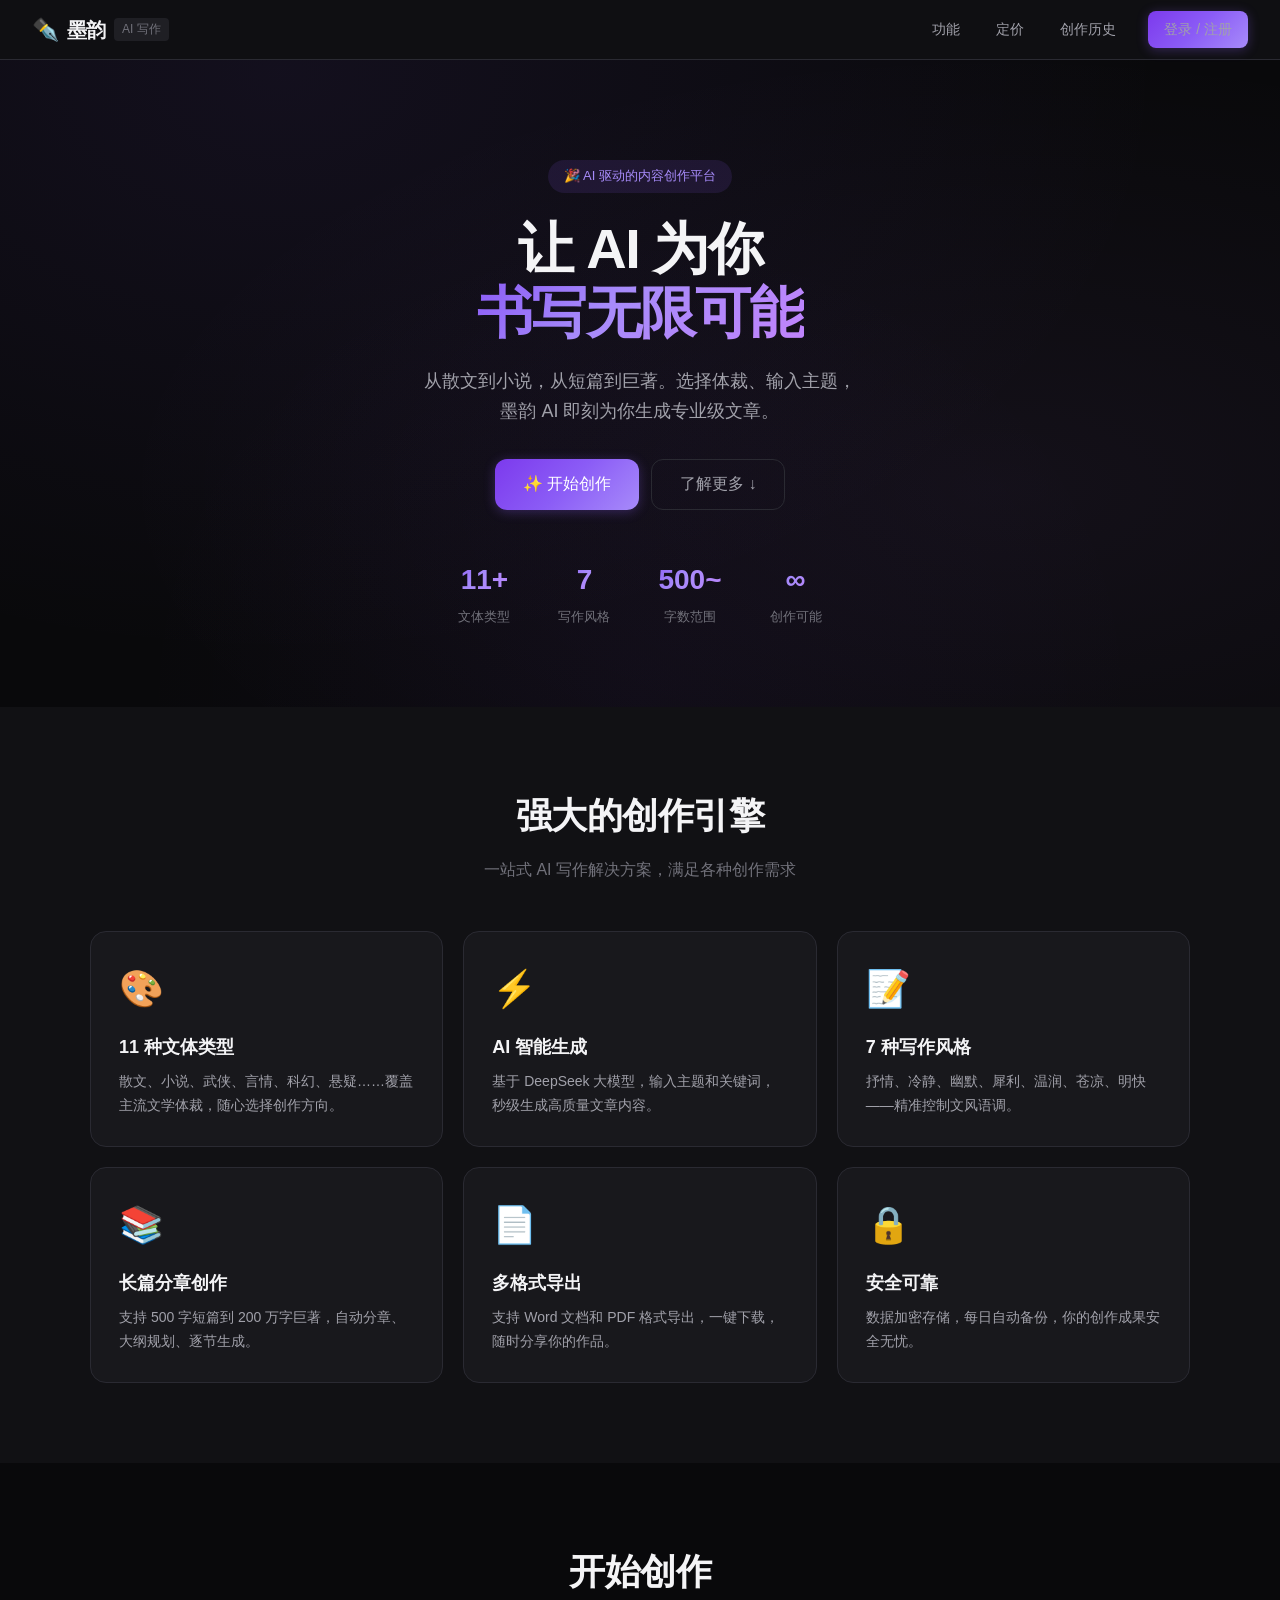
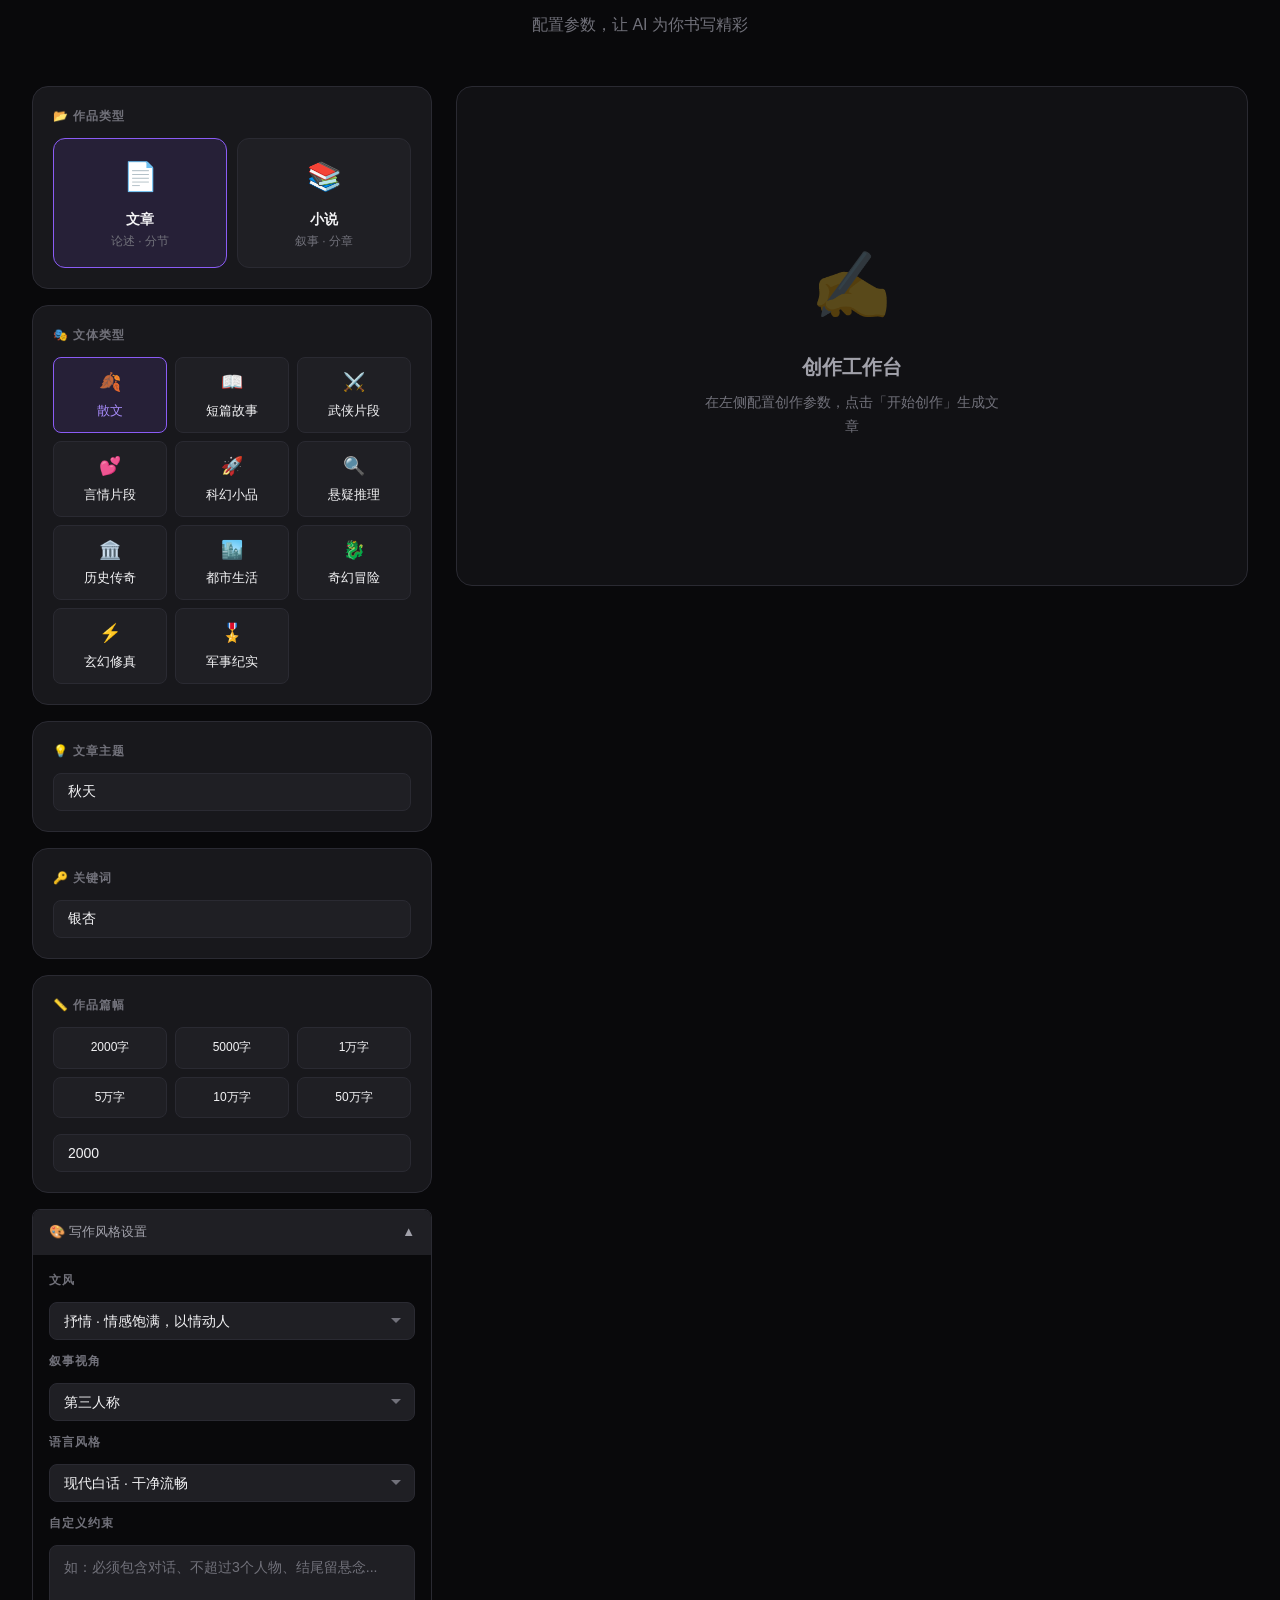
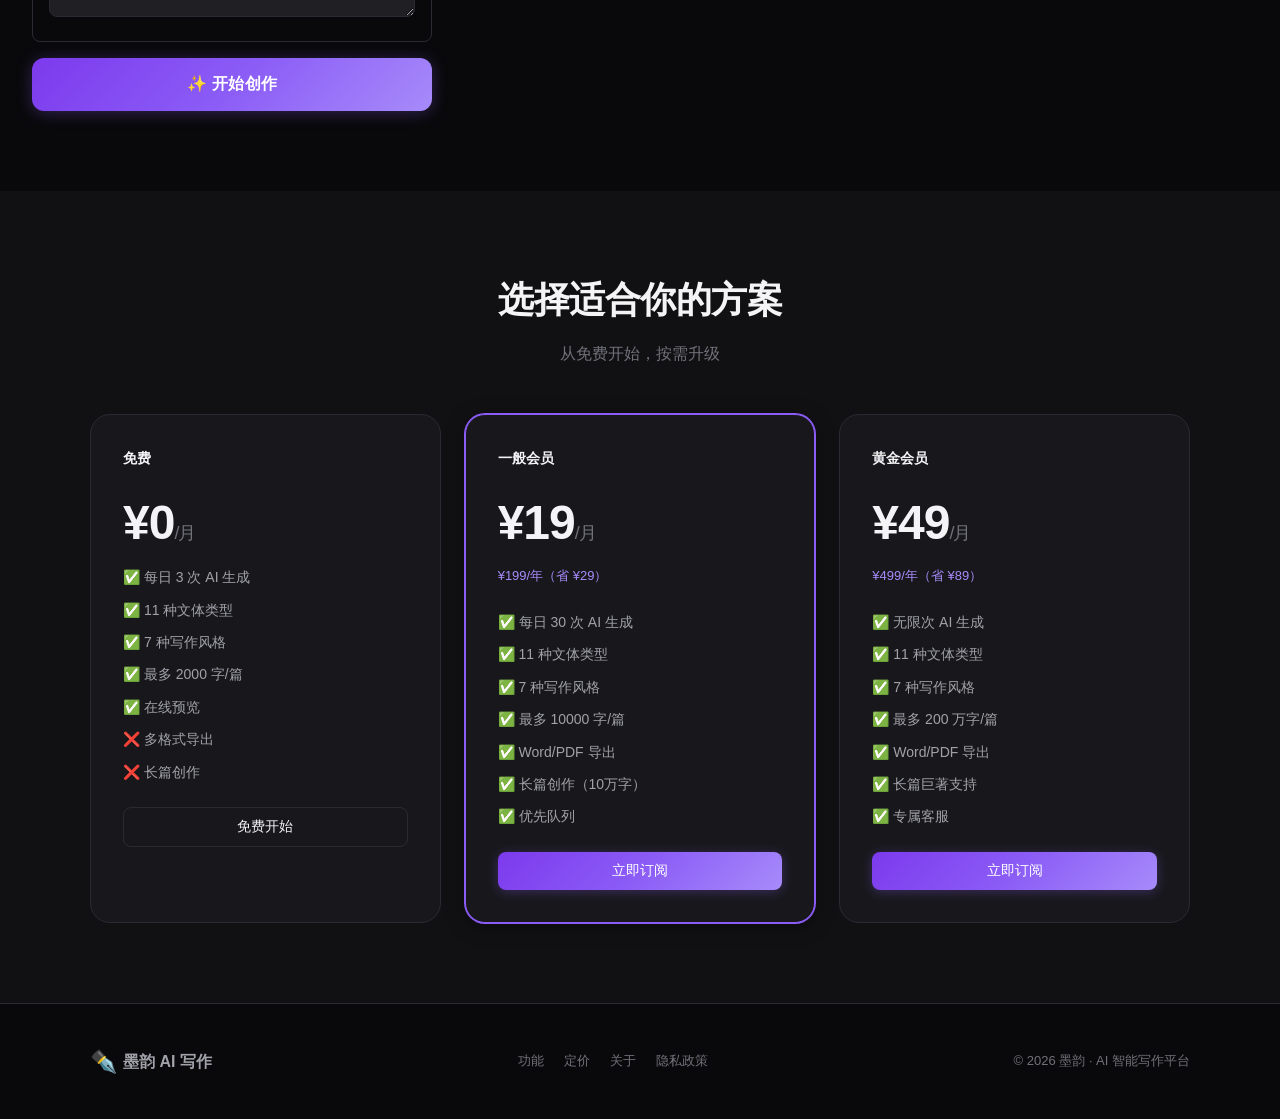
==== commit 9e7474be: "feat: 会员体系 + 付款功能 + 界面全面升级 - 新增 Membership 和 Order 数据库模型 - 6 个会员/支付 API（套餐查询、订单创建、模拟支付等） - 4 种会员套餐（免" ====
--- a/templates/index.html
+++ b/templates/index.html
@@ -3,163 +3,366 @@
 <head>
     <meta charset="UTF-8">
     <meta name="viewport" content="width=device-width, initial-scale=1.0">
+    <meta http-equiv="Cache-Control" content="no-cache, no-store, must-revalidate">
+    <meta http-equiv="Pragma" content="no-cache">
+    <meta http-equiv="Expires" content="0">
     <link rel="icon" type="image/svg+xml" href="/static/favicon.svg">
-    <title>墨韵 · 文章创作工作台</title>
-    <link rel="stylesheet" href="/static/style.css">
+    <title>墨韵 · AI 智能写作平台</title>
+    <link rel="stylesheet" href="/static/style.css?v=12">
 </head>
 <body>
-    <div class="topbar">
-        <div class="topbar-brand">墨韵 <span>· 文章创作工作台</span></div>
-        <div class="topbar-nav">
-            <a href="/history">📜 创作历史</a>
+    <!-- 顶栏 -->
+    <header class="topbar">
+        <div class="topbar-brand">
+            <span class="brand-icon">✒️</span>
+            墨韵
+            <span class="brand-sub">AI 写作</span>
+        </div>
+        <nav class="topbar-nav">
+            <a href="#features">功能</a>
+            <a href="#pricing">定价</a>
+            <a href="/history">创作历史</a>
             <span class="topbar-user" id="userInfo"></span>
-            <a href="javascript:void(0)" id="authLink">登录 / 注册</a>
-        </div>
-    </div>
-
-    <div class="main-layout">
-        <div class="config-panel">
-            <div class="config-group">
-                <div class="config-label">作品体裁</div>
-                <div class="method-cards">
-                    <div class="method-card active" onclick="switchCategory('article', this)">
-                        <div class="icon">📄</div>
-                        <div class="label">文章</div>
-                        <div class="desc">论述 · 分节</div>
-                    </div>
-                    <div class="method-card" onclick="switchCategory('novel', this)">
-                        <div class="icon">📚</div>
-                        <div class="label">小说</div>
-                        <div class="desc">叙事 · 分章</div>
-                    </div>
-                </div>
-            </div>
-
-            <div class="config-group">
-                <div class="config-label">文体类型</div>
-                <div class="genre-grid" id="genreGrid">
-                    <div class="genre-card active" data-value="散文"><span class="emoji">🍂</span>散文</div>
-                    <div class="genre-card" data-value="短篇故事"><span class="emoji">📖</span>短篇故事</div>
-                    <div class="genre-card" data-value="武侠片段"><span class="emoji">⚔️</span>武侠片段</div>
-                    <div class="genre-card" data-value="言情片段"><span class="emoji">💕</span>言情片段</div>
-                    <div class="genre-card" data-value="科幻小品"><span class="emoji">🚀</span>科幻小品</div>
-                    <div class="genre-card" data-value="悬疑推理"><span class="emoji">🔍</span>悬疑推理</div>
-                    <div class="genre-card" data-value="历史传奇"><span class="emoji">🏛️</span>历史传奇</div>
-                    <div class="genre-card" data-value="都市生活"><span class="emoji">🏙️</span>都市生活</div>
-                    <div class="genre-card" data-value="奇幻冒险"><span class="emoji">🐉</span>奇幻冒险</div>
-                    <div class="genre-card" data-value="玄幻修真"><span class="emoji">⚡</span>玄幻修真</div>
-                    <div class="genre-card" data-value="军事纪实"><span class="emoji">🎖️</span>军事纪实</div>
-            </div>
-        </div>
-
-            <div class="config-group">
-                <div class="config-label">文章主题</div>
-                <input type="text" class="input-field" id="topic" placeholder="例如：秋天、故乡、青春、星空..." value="秋天">
-            </div>
-
-            <div class="config-group">
-                <div class="config-label">关键词</div>
-                <input type="text" class="input-field" id="keyword" placeholder="例如：银杏、老街、月光、飞船..." value="银杏">
-            </div>
-
-            <div class="config-group">
-                <div class="config-label">作品篇幅</div>
-                <div class="genre-grid" id="quickWords" style="margin-bottom:8px;">
-                    <div class="word-card" data-words="2000" onclick="selectQuickWords(2000, this)">2000字</div>
-                    <div class="word-card" data-words="5000" onclick="selectQuickWords(5000, this)">5000字</div>
-                    <div class="word-card" data-words="10000" onclick="selectQuickWords(10000, this)">1万字</div>
-                    <div class="word-card" data-words="50000" onclick="selectQuickWords(50000, this)">5万字</div>
-                    <div class="word-card" data-words="100000" onclick="selectQuickWords(100000, this)">10万字</div>
-                    <div class="word-card" data-words="500000" onclick="selectQuickWords(500000, this)">50万字</div>
-                </div>
-                <input type="number" class="input-field" id="customWords" placeholder="或输入自定义字数（500-2000000）" value="2000" min="500" max="2000000" style="margin-top:8px;">
-            </div>
-
-            <div class="collapse-panel" id="aiStylePanel">
-                <div class="collapse-header" onclick="toggleCollapse('styleBody', 'styleArrow')">
-                    <span>🎨 写作风格设置</span>
-                    <span id="styleArrow">▲</span>
-                </div>
-                <div class="collapse-body show" id="styleBody">
-                    <div class="config-group">
-                        <div class="config-label">文风</div>
-                        <select class="input-field" id="writingStyle">
-                            <option value="抒情">抒情 · 情感饱满，以情动人</option>
-                            <option value="冷静">冷静 · 克制客观，不发议论</option>
-                            <option value="幽默">幽默 · 诙谐风趣，举重若轻</option>
-                            <option value="犀利">犀利 · 观点尖锐，一针见血</option>
-                            <option value="温润">温润 · 平和从容，娓娓道来</option>
-                            <option value="苍凉">苍凉 · 沧桑厚重，带时代悲悯</option>
-                            <option value="明快">明快 · 轻快明亮，节奏干净</option>
-                        </select>
-                    </div>
-                    <div class="config-group" id="perspectiveGroup">
-                        <div class="config-label">叙事视角 <span style="font-size:11px;color:var(--text-muted);font-weight:400;">（小说专属）</span></div>
-                        <select class="input-field" id="narrativePerspective">
-                            <option value="第三人称">第三人称</option>
-                            <option value="第一人称">第一人称</option>
-                            <option value="全知视角">全知视角</option>
-                    </select>
-                </div>
-                <div class="config-group">
-                    <div class="config-label">语言风格</div>
-                    <select class="input-field" id="languageStyle">
-                        <option value="现代白话">现代白话 · 干净流畅，当代通行</option>
-                        <option value="古典文言">古典文言 · 凝练古雅，文言韵味</option>
-                        <option value="市井口语">市井口语 · 生活口语，接地气</option>
-                        <option value="书面雅正">书面雅正 · 庄重考究，正式得体</option>
-                        <option value="网络语感">网络语感 · 轻松活泼，当代网感</option>
-                    </select>
-            </div>
-            <div class="config-group">
-                <div class="config-label">自定义约束</div>
-                <textarea class="input-field" id="constraints" placeholder="如：必须包含对话、不超过3个人物、结尾留悬念..."></textarea>
-            </div>
-        </div>
-        </div>
-
-            <button class="generate-btn" id="generateBtn" onclick="generate()">✨ 开始创作</button>
-        </div>
-
-        <div class="workspace" id="workspace">
-            <div class="workspace-empty" id="workspaceEmpty">
-                <div class="icon">✍️</div>
-                <div class="text">创作工作台</div>
-                <div class="hint">在左侧配置创作参数，点击「开始创作」生成文章</div>
-            </div>
-            <div class="result-container" id="resultContainer" style="display:none;">
-                <div class="result-header">
-                    <div class="result-tags" id="resultTags"></div>
-                    <div class="result-stats" id="resultStats"></div>
-                </div>
-                <div class="result-body" id="resultBody"></div>
-                <div class="action-bar">
-                    <button class="action-btn" onclick="copyResult()">📋 复制全文</button>
-                    <button class="action-btn" onclick="downloadResult()">💾 下载文本</button>
-                    <button class="action-btn" onclick="location.href='/history'">📜 创作历史</button>
-                </div>
-            </div>
-        </div>
-    </div>
-
+            <a href="javascript:void(0)" id="authLink" class="btn btn-sm btn-primary" onclick="openAuthModal('login')">登录 / 注册</a>
+        </nav>
+    </header>
+
+    <!-- Hero 区域 -->
+    <section class="hero">
+        <div class="hero-bg"></div>
+        <div class="hero-content">
+            <div class="hero-badge">🎉 AI 驱动的内容创作平台</div>
+            <h1 class="hero-title">
+                让 AI 为你<br>
+                <span class="hero-highlight">书写无限可能</span>
+            </h1>
+            <p class="hero-desc">
+                从散文到小说，从短篇到巨著。选择体裁、输入主题，<br>
+                墨韵 AI 即刻为你生成专业级文章。
+            </p>
+            <div class="hero-actions">
+                <button class="btn btn-lg btn-primary" onclick="scrollToCreate()">
+                    ✨ 开始创作
+                </button>
+                <button class="btn btn-lg btn-ghost" onclick="document.getElementById('features').scrollIntoView({behavior:'smooth'})">
+                    了解更多 ↓
+                </button>
+            </div>
+            <div class="hero-stats">
+                <div class="stat-item">
+                    <span class="stat-value">11+</span>
+                    <span class="stat-label">文体类型</span>
+                </div>
+                <div class="stat-item">
+                    <span class="stat-value">7</span>
+                    <span class="stat-label">写作风格</span>
+                </div>
+                <div class="stat-item">
+                    <span class="stat-value">500~</span>
+                    <span class="stat-label">字数范围</span>
+                </div>
+                <div class="stat-item">
+                    <span class="stat-value">∞</span>
+                    <span class="stat-label">创作可能</span>
+                </div>
+            </div>
+        </div>
+    </section>
+
+    <!-- 功能展示 -->
+    <section class="features" id="features">
+        <div class="section-header">
+            <h2>强大的创作引擎</h2>
+            <p>一站式 AI 写作解决方案，满足各种创作需求</p>
+        </div>
+        <div class="features-grid">
+            <div class="feature-card">
+                <div class="feature-icon">🎨</div>
+                <h3>11 种文体类型</h3>
+                <p>散文、小说、武侠、言情、科幻、悬疑……覆盖主流文学体裁，随心选择创作方向。</p>
+            </div>
+            <div class="feature-card">
+                <div class="feature-icon">⚡</div>
+                <h3>AI 智能生成</h3>
+                <p>基于 DeepSeek 大模型，输入主题和关键词，秒级生成高质量文章内容。</p>
+            </div>
+            <div class="feature-card">
+                <div class="feature-icon">📝</div>
+                <h3>7 种写作风格</h3>
+                <p>抒情、冷静、幽默、犀利、温润、苍凉、明快——精准控制文风语调。</p>
+            </div>
+            <div class="feature-card">
+                <div class="feature-icon">📚</div>
+                <h3>长篇分章创作</h3>
+                <p>支持 500 字短篇到 200 万字巨著，自动分章、大纲规划、逐节生成。</p>
+            </div>
+            <div class="feature-card">
+                <div class="feature-icon">📄</div>
+                <h3>多格式导出</h3>
+                <p>支持 Word 文档和 PDF 格式导出，一键下载，随时分享你的作品。</p>
+            </div>
+            <div class="feature-card">
+                <div class="feature-icon">🔒</div>
+                <h3>安全可靠</h3>
+                <p>数据加密存储，每日自动备份，你的创作成果安全无忧。</p>
+            </div>
+        </div>
+    </section>
+
+    <!-- 创作工作台 -->
+    <section class="create-section" id="create">
+        <div class="section-header">
+            <h2>开始创作</h2>
+            <p>配置参数，让 AI 为你书写精彩</p>
+        </div>
+        <div class="create-layout">
+            <!-- 左侧配置 -->
+            <div class="create-sidebar">
+                <div class="config-group">
+                    <div class="config-label">📂 作品类型</div>
+                    <div class="method-cards">
+                        <div class="method-card active" onclick="switchCategory('article', this)">
+                            <div class="icon">📄</div>
+                            <div class="label">文章</div>
+                            <div class="desc">论述 · 分节</div>
+                        </div>
+                        <div class="method-card" onclick="switchCategory('novel', this)">
+                            <div class="icon">📚</div>
+                            <div class="label">小说</div>
+                            <div class="desc">叙事 · 分章</div>
+                        </div>
+                    </div>
+                </div>
+
+                <div class="config-group">
+                    <div class="config-label">🎭 文体类型</div>
+                    <div class="genre-grid" id="genreGrid">
+                        <div class="genre-card active" data-value="散文"><span class="emoji">🍂</span>散文</div>
+                        <div class="genre-card" data-value="短篇故事"><span class="emoji">📖</span>短篇故事</div>
+                        <div class="genre-card" data-value="武侠片段"><span class="emoji">⚔️</span>武侠片段</div>
+                        <div class="genre-card" data-value="言情片段"><span class="emoji">💕</span>言情片段</div>
+                        <div class="genre-card" data-value="科幻小品"><span class="emoji">🚀</span>科幻小品</div>
+                        <div class="genre-card" data-value="悬疑推理"><span class="emoji">🔍</span>悬疑推理</div>
+                        <div class="genre-card" data-value="历史传奇"><span class="emoji">🏛️</span>历史传奇</div>
+                        <div class="genre-card" data-value="都市生活"><span class="emoji">🏙️</span>都市生活</div>
+                        <div class="genre-card" data-value="奇幻冒险"><span class="emoji">🐉</span>奇幻冒险</div>
+                        <div class="genre-card" data-value="玄幻修真"><span class="emoji">⚡</span>玄幻修真</div>
+                        <div class="genre-card" data-value="军事纪实"><span class="emoji">🎖️</span>军事纪实</div>
+                    </div>
+                </div>
+
+                <div class="config-group">
+                    <div class="config-label">💡 文章主题</div>
+                    <input type="text" class="input-field" id="topic" placeholder="例如：秋天、故乡、青春、星空..." value="秋天">
+                </div>
+
+                <div class="config-group">
+                    <div class="config-label">🔑 关键词</div>
+                    <input type="text" class="input-field" id="keyword" placeholder="例如：银杏、老街、月光、飞船..." value="银杏">
+                </div>
+
+                <div class="config-group">
+                    <div class="config-label">📏 作品篇幅</div>
+                    <div class="genre-grid" id="quickWords" style="margin-bottom:8px;">
+                        <div class="word-card" data-words="2000" onclick="selectQuickWords(2000, this)">2000字</div>
+                        <div class="word-card" data-words="5000" onclick="selectQuickWords(5000, this)">5000字</div>
+                        <div class="word-card" data-words="10000" onclick="selectQuickWords(10000, this)">1万字</div>
+                        <div class="word-card" data-words="50000" onclick="selectQuickWords(50000, this)">5万字</div>
+                        <div class="word-card" data-words="100000" onclick="selectQuickWords(100000, this)">10万字</div>
+                        <div class="word-card" data-words="500000" onclick="selectQuickWords(500000, this)">50万字</div>
+                    </div>
+                    <input type="number" class="input-field" id="customWords" placeholder="自定义字数（500-2000000）" value="2000" min="500" max="2000000" style="margin-top:8px;">
+                </div>
+
+                <div class="collapse-panel" id="aiStylePanel">
+                    <div class="collapse-header" onclick="toggleCollapse('styleBody', 'styleArrow')">
+                        <span>🎨 写作风格设置</span>
+                        <span id="styleArrow">▲</span>
+                    </div>
+                    <div class="collapse-body show" id="styleBody">
+                        <div style="margin-bottom:12px;">
+                            <div class="config-label" style="font-size:12px;">文风</div>
+                            <select class="input-field" id="writingStyle">
+                                <option value="抒情">抒情 · 情感饱满，以情动人</option>
+                                <option value="冷静">冷静 · 克制客观，不发议论</option>
+                                <option value="幽默">幽默 · 诙谐风趣，举重若轻</option>
+                                <option value="犀利">犀利 · 观点尖锐，一针见血</option>
+                                <option value="温润">温润 · 平和从容，娓娓道来</option>
+                                <option value="苍凉">苍凉 · 沧桑厚重，带时代悲悯</option>
+                                <option value="明快">明快 · 轻快明亮，节奏干净</option>
+                            </select>
+                        </div>
+                        <div style="margin-bottom:12px;">
+                            <div class="config-label" style="font-size:12px;">叙事视角</div>
+                            <select class="input-field" id="narrativePerspective">
+                                <option value="第三人称">第三人称</option>
+                                <option value="第一人称">第一人称</option>
+                                <option value="全知视角">全知视角</option>
+                            </select>
+                        </div>
+                        <div style="margin-bottom:12px;">
+                            <div class="config-label" style="font-size:12px;">语言风格</div>
+                            <select class="input-field" id="languageStyle">
+                                <option value="现代白话">现代白话 · 干净流畅</option>
+                                <option value="古典文言">古典文言 · 凝练古雅</option>
+                                <option value="市井口语">市井口语 · 生活口语</option>
+                                <option value="书面雅正">书面雅正 · 庄重考究</option>
+                                <option value="网络语感">网络语感 · 轻松活泼</option>
+                            </select>
+                        </div>
+                        <div>
+                            <div class="config-label" style="font-size:12px;">自定义约束</div>
+                            <textarea class="input-field" id="constraints" placeholder="如：必须包含对话、不超过3个人物、结尾留悬念..."></textarea>
+                        </div>
+                    </div>
+                </div>
+
+                <button class="generate-btn" id="generateBtn" onclick="handleGenerate()">
+                    ✨ 开始创作
+                </button>
+            </div>
+
+            <!-- 右侧结果 -->
+            <div class="create-result">
+                <div class="workspace-empty" id="workspaceEmpty">
+                    <div class="icon">✍️</div>
+                    <div class="text">创作工作台</div>
+                    <div class="hint">在左侧配置创作参数，点击「开始创作」生成文章</div>
+                </div>
+                <div class="result-container" id="resultContainer" style="display:none;">
+                    <div class="result-header">
+                        <div class="result-tags" id="resultTags"></div>
+                        <div class="result-stats" id="resultStats"></div>
+                    </div>
+                    <div class="result-body" id="resultBody"></div>
+                    <div class="action-bar">
+                        <button class="action-btn" onclick="copyResult()">📋 复制全文</button>
+                        <button class="action-btn" onclick="downloadResult()">💾 下载文本</button>
+                        <button class="action-btn" onclick="location.href='/history'">📜 创作历史</button>
+                    </div>
+                </div>
+            </div>
+        </div>
+    </section>
+
+    <!-- 定价区域 -->
+    <section class="pricing" id="pricing">
+        <div class="section-header">
+            <h2>选择适合你的方案</h2>
+            <p>从免费开始，按需升级</p>
+        </div>
+        <div class="pricing-grid">
+            <div class="pricing-card">
+                <div class="pricing-badge">免费</div>
+                <div class="pricing-price">¥0<span>/月</span></div>
+                <ul class="pricing-features">
+                    <li>✅ 每日 3 次 AI 生成</li>
+                    <li>✅ 11 种文体类型</li>
+                    <li>✅ 7 种写作风格</li>
+                    <li>✅ 最多 2000 字/篇</li>
+                    <li>✅ 在线预览</li>
+                    <li>❌ 多格式导出</li>
+                    <li>❌ 长篇创作</li>
+                </ul>
+                <button class="btn btn-secondary" style="width:100%;" onclick="openAuthModal('register')">免费开始</button>
+            </div>
+            <div class="pricing-card pricing-popular">
+                <div class="pricing-badge">一般会员</div>
+                <div class="pricing-price">¥19<span>/月</span></div>
+                <div class="pricing-yearly">¥199/年（省 ¥29）</div>
+                <ul class="pricing-features">
+                    <li>✅ 每日 30 次 AI 生成</li>
+                    <li>✅ 11 种文体类型</li>
+                    <li>✅ 7 种写作风格</li>
+                    <li>✅ 最多 10000 字/篇</li>
+                    <li>✅ Word/PDF 导出</li>
+                    <li>✅ 长篇创作（10万字）</li>
+                    <li>✅ 优先队列</li>
+                </ul>
+                <button class="btn btn-primary" style="width:100%;" onclick="buyMembership('basic_monthly')">立即订阅</button>
+            </div>
+            <div class="pricing-card">
+                <div class="pricing-badge">黄金会员</div>
+                <div class="pricing-price">¥49<span>/月</span></div>
+                <div class="pricing-yearly">¥499/年（省 ¥89）</div>
+                <ul class="pricing-features">
+                    <li>✅ 无限次 AI 生成</li>
+                    <li>✅ 11 种文体类型</li>
+                    <li>✅ 7 种写作风格</li>
+                    <li>✅ 最多 200 万字/篇</li>
+                    <li>✅ Word/PDF 导出</li>
+                    <li>✅ 长篇巨著支持</li>
+                    <li>✅ 专属客服</li>
+                </ul>
+                <button class="btn btn-primary" style="width:100%;" onclick="buyMembership('gold_monthly')">立即订阅</button>
+            </div>
+        </div>
+    </section>
+
+    <!-- 页脚 -->
+    <footer class="footer">
+        <div class="footer-content">
+            <div class="footer-brand">
+                <span class="brand-icon">✒️</span> 墨韵 AI 写作
+            </div>
+            <div class="footer-links">
+                <a href="#features">功能</a>
+                <a href="#pricing">定价</a>
+                <a href="#">关于</a>
+                <a href="#">隐私政策</a>
+            </div>
+            <div class="footer-copy">© 2026 墨韵 · AI 智能写作平台</div>
+        </div>
+    </footer>
+
+    <!-- 登录弹窗 -->
     <div class="modal-overlay" id="authModal">
         <div class="modal">
-            <h2 id="authTitle">登录</h2>
-            <div class="config-group">
-                <input type="text" class="input-field" id="authUsername" placeholder="用户名">
-            </div>
-            <div class="config-group">
-                <input type="password" class="input-field" id="authPassword" placeholder="密码（至少6位）">
-            </div>
+            <button class="modal-close" onclick="closeAuthModal()">✕</button>
+            <div class="modal-icon">✒️</div>
+            <h2 id="authTitle">欢迎回来</h2>
+            <p class="modal-subtitle" id="authSubtitle">登录你的账号，继续创作之旅</p>
+
+            <div class="form-group">
+                <label>用户名</label>
+                <input type="text" class="input-field" id="authUsername" placeholder="请输入用户名（2-20个字符）">
+            </div>
+
+            <div class="form-group">
+                <label>密码</label>
+                <input type="password" class="input-field" id="authPassword" placeholder="请输入密码（至少6位）">
+            </div>
+
+            <!-- 注册时显示手机号字段 -->
+            <div class="form-group" id="phoneGroup" style="display:none;">
+                <label>手机号</label>
+                <div class="phone-row">
+                    <input type="tel" class="input-field" id="authPhone" placeholder="请输入手机号" style="flex:1;">
+                    <button class="btn btn-sm btn-secondary" id="sendCodeBtn" onclick="sendVerifyCode()" style="white-space:nowrap;">获取验证码</button>
+                </div>
+            </div>
+
+            <!-- 注册时显示验证码字段 -->
+            <div class="form-group" id="codeGroup" style="display:none;">
+                <label>验证码</label>
+                <input type="text" class="input-field" id="authCode" placeholder="请输入短信验证码">
+            </div>
+
             <div class="error-msg" id="authError"></div>
+
             <button class="modal-btn" id="authSubmit" onclick="submitAuth()">登录</button>
+
             <div class="switch-text">
                 <span id="switchText">还没有账号？</span>
-                <a id="switchLink" onclick="openAuthModal('register')">注册</a>
+                <a id="switchLink" onclick="openAuthModal('register')">立即注册</a>
+            </div>
+
+            <div class="modal-footer">
+                🔒 安全加密传输 · 你的数据只属于你
             </div>
         </div>
     </div>
 
-    <script src="/static/app.js"></script>
+    <script src="/static/app.js?v=12"></script>
 </body>
 </html>
--- a/static/style.css
+++ b/static/style.css
@@ -1,234 +1,109 @@
 /* ============================================================
-   墨韵 · 文章创作工作台 - 精致高级版样式
+   墨韵 · AI 智能写作平台 — 丰富页面设计
    ============================================================ */
 
 * { margin: 0; padding: 0; box-sizing: border-box; }
 
 :root {
-    --bg-primary: #0a0e14;
-    --bg-secondary: #11161e;
-    --bg-tertiary: #181e28;
-    --bg-card: #151b26;
-    --bg-hover: #1c2433;
-    --border: #1e2a3a;
-    --border-light: #263040;
-    --text-primary: #e2e8f0;
-    --text-secondary: #94a3b8;
-    --text-muted: #64748b;
-    --accent: #818cf8;
-    --accent-light: #a5b4fc;
-    --accent-glow: rgba(129, 140, 248, 0.12);
-    --accent-grad: linear-gradient(135deg, #818cf8 0%, #c084fc 50%, #e879f9 100%);
-    --accent-grad-subtle: linear-gradient(135deg, rgba(129,140,248,0.1) 0%, rgba(192,132,252,0.1) 100%);
+    --bg-root: #09090b;
+    --bg-surface: #111114;
+    --bg-elevated: #18181c;
+    --bg-field: #1f1f24;
+    --bg-hover: #27272d;
+    --border-default: #2a2a32;
+    --border-strong: #3d3d48;
+    --text-primary: #f4f4f6;
+    --text-secondary: #a1a1aa;
+    --text-tertiary: #71717a;
+    --accent: #8b5cf6;
+    --accent-soft: rgba(139, 92, 246, 0.12);
+    --accent-strong: #a78bfa;
+    --accent-gradient: linear-gradient(135deg, #8b5cf6 0%, #a78bfa 40%, #c084fc 100%);
+    --accent-gradient-2: linear-gradient(135deg, #7c3aed 0%, #8b5cf6 50%, #a78bfa 100%);
     --success: #34d399;
-    --success-bg: rgba(52, 211, 153, 0.1);
+    --danger: #f87171;
     --warning: #fbbf24;
-    --warning-bg: rgba(251, 191, 36, 0.1);
-    --danger: #f87171;
-    --danger-bg: rgba(248, 113, 113, 0.1);
-    --radius: 14px;
-    --radius-sm: 10px;
+    --radius-xl: 20px;
+    --radius-lg: 16px;
+    --radius-md: 12px;
+    --radius-sm: 8px;
     --radius-xs: 6px;
-    --shadow-sm: 0 1px 3px rgba(0,0,0,0.3);
-    --shadow: 0 4px 16px rgba(0,0,0,0.4);
-    --shadow-lg: 0 8px 32px rgba(0,0,0,0.5);
+    --shadow-sm: 0 2px 8px rgba(0,0,0,0.3);
+    --shadow-md: 0 4px 20px rgba(0,0,0,0.4);
+    --shadow-lg: 0 8px 40px rgba(0,0,0,0.5);
     --transition: 0.2s cubic-bezier(0.4, 0, 0.2, 1);
-}
+    --font-sans: -apple-system, BlinkMacSystemFont, 'SF Pro Display', 'PingFang SC', 'Microsoft YaHei', 'Noto Sans SC', sans-serif;
+}
+
+html { scroll-behavior: smooth; }
 
 body {
-    font-family: -apple-system, BlinkMacSystemFont, 'PingFang SC', 'Microsoft YaHei', 'Noto Sans SC', sans-serif;
-    background: var(--bg-primary);
+    font-family: var(--font-sans);
+    background: var(--bg-root);
     color: var(--text-primary);
-    min-height: 100vh;
-    overflow-x: hidden;
     line-height: 1.6;
     -webkit-font-smoothing: antialiased;
 }
 
-/* 背景纹理 */
-body::before {
-    content: '';
-    position: fixed;
-    top: 0; left: 0; right: 0; bottom: 0;
-    background:
-        radial-gradient(ellipse at 20% 50%, rgba(129,140,248,0.03) 0%, transparent 50%),
-        radial-gradient(ellipse at 80% 20%, rgba(192,132,252,0.03) 0%, transparent 50%),
-        radial-gradient(ellipse at 50% 80%, rgba(232,121,249,0.02) 0%, transparent 50%);
-    pointer-events: none;
-    z-index: 0;
-}
-
 /* ============================================================
    顶栏
    ============================================================ */
 
 .topbar {
-    background: rgba(17, 22, 30, 0.85);
-    backdrop-filter: blur(20px) saturate(180%);
-    -webkit-backdrop-filter: blur(20px) saturate(180%);
-    border-bottom: 1px solid var(--border);
-    padding: 14px 32px;
-    display: flex;
-    justify-content: space-between;
-    align-items: center;
     position: sticky;
     top: 0;
     z-index: 100;
+    display: flex;
+    align-items: center;
+    justify-content: space-between;
+    height: 60px;
+    padding: 0 32px;
+    background: rgba(17, 17, 20, 0.85);
+    backdrop-filter: saturate(180%) blur(20px);
+    -webkit-backdrop-filter: saturate(180%) blur(20px);
+    border-bottom: 1px solid var(--border-default);
 }
 
 .topbar-brand {
+    display: flex;
+    align-items: center;
+    gap: 8px;
     font-size: 20px;
     font-weight: 700;
-    letter-spacing: 0.5px;
-    background: var(--accent-grad);
-    -webkit-background-clip: text;
-    -webkit-text-fill-color: transparent;
-    background-clip: text;
-}
-
-.topbar-brand span {
-    font-size: 13px;
-    font-weight: 400;
-    -webkit-text-fill-color: var(--text-muted);
-    margin-left: 8px;
+    letter-spacing: -0.3px;
+}
+
+.brand-icon { font-size: 22px; }
+
+.brand-sub {
+    font-size: 12px;
+    font-weight: 500;
+    color: var(--text-tertiary);
+    background: var(--bg-field);
+    padding: 2px 8px;
+    border-radius: 4px;
+    letter-spacing: 0;
 }
 
 .topbar-nav {
     display: flex;
-    gap: 8px;
-    align-items: center;
+    align-items: center;
+    gap: 4px;
 }
 
 .topbar-nav a {
+    padding: 7px 16px;
+    border-radius: var(--radius-sm);
+    font-size: 14px;
+    font-weight: 500;
     color: var(--text-secondary);
     text-decoration: none;
-    font-size: 14px;
-    padding: 8px 16px;
-    border-radius: var(--radius-xs);
-    transition: all var(--transition);
-    position: relative;
-}
-
-.topbar-nav a:hover {
-    color: var(--text-primary);
-    background: var(--bg-hover);
-}
-
-.topbar-nav a.active {
-    color: var(--accent-light);
-    background: var(--accent-glow);
-}
-
-.topbar-user {
-    font-size: 13px;
-    color: var(--text-secondary);
-    display: flex;
-    align-items: center;
-    gap: 12px;
-}
-
-/* ============================================================
-   主布局
-   ============================================================ */
-
-.main-layout {
-    display: flex;
-    min-height: calc(100vh - 61px);
-    position: relative;
-    z-index: 1;
-}
-
-/* ============================================================
-   侧边栏
-   ============================================================ */
-
-.sidebar {
-    width: 380px;
-    min-width: 380px;
-    background: var(--bg-secondary);
-    border-right: 1px solid var(--border);
-    overflow-y: auto;
-    padding: 24px 20px;
-    display: flex;
-    flex-direction: column;
-    gap: 20px;
-}
-
-.sidebar::-webkit-scrollbar { width: 4px; }
-.sidebar::-webkit-scrollbar-thumb { background: var(--border); border-radius: 2px; }
-
-.sidebar-section {
-    background: var(--bg-card);
-    border: 1px solid var(--border);
-    border-radius: var(--radius);
-    padding: 18px;
-}
-
-.sidebar-section h3 {
-    font-size: 12px;
-    font-weight: 600;
-    color: var(--text-muted);
-    text-transform: uppercase;
-    letter-spacing: 1.5px;
-    margin-bottom: 14px;
-}
-
-.config-panel {
-    display: flex;
-    flex-direction: column;
-    gap: 14px;
-}
-
-.config-panel label {
-    font-size: 13px;
-    color: var(--text-secondary);
-    font-weight: 500;
-    display: block;
-    margin-bottom: 4px;
-}
-
-.config-panel select,
-.config-panel input,
-.config-panel textarea {
-    width: 100%;
-    padding: 10px 14px;
-    background: var(--bg-tertiary);
-    border: 1px solid var(--border);
-    border-radius: var(--radius-sm);
-    color: var(--text-primary);
-    font-size: 14px;
-    font-family: inherit;
-    transition: all var(--transition);
-    outline: none;
-}
-
-.config-panel select:hover,
-.config-panel input:hover,
-.config-panel textarea:hover {
-    border-color: var(--border-light);
-}
-
-.config-panel select:focus,
-.config-panel input:focus,
-.config-panel textarea:focus {
-    border-color: var(--accent);
-    box-shadow: 0 0 0 3px var(--accent-glow);
-}
-
-.config-panel textarea {
-    resize: vertical;
-    min-height: 70px;
-    line-height: 1.6;
-}
-
-.config-panel select {
-    cursor: pointer;
-    appearance: none;
-    background-image: url("data:image/svg+xml,%3Csvg xmlns='http://www.w3.org/2000/svg' width='12' height='12' viewBox='0 0 12 12'%3E%3Cpath fill='%2364748b' d='M6 8L1 3h10z'/%3E%3C/svg%3E");
-    background-repeat: no-repeat;
-    background-position: right 12px center;
-    padding-right: 36px;
-}
+    transition: all var(--transition);
+}
+
+.topbar-nav a:hover { color: var(--text-primary); background: var(--bg-hover); }
+
+.topbar-user { font-size: 13px; color: var(--text-secondary); margin-right: 8px; }
 
 /* ============================================================
    按钮
@@ -245,352 +120,549 @@
     cursor: pointer;
     font-size: 14px;
     font-weight: 500;
-    font-family: inherit;
-    transition: all var(--transition);
-    white-space: nowrap;
-    outline: none;
-}
-
-.btn:active { transform: scale(0.97); }
+    font-family: var(--font-sans);
+    transition: all var(--transition);
+    text-decoration: none;
+}
+
+.btn-sm { padding: 6px 14px; font-size: 13px; }
+.btn-lg { padding: 14px 28px; font-size: 16px; border-radius: var(--radius-md); }
 
 .btn-primary {
-    background: var(--accent-grad);
+    background: var(--accent-gradient-2);
     color: #fff;
-    box-shadow: 0 2px 8px rgba(129,140,248,0.3);
+    box-shadow: 0 2px 12px rgba(139, 92, 246, 0.3);
 }
 
 .btn-primary:hover {
-    box-shadow: 0 4px 16px rgba(129,140,248,0.4);
+    box-shadow: 0 4px 20px rgba(139, 92, 246, 0.45);
     transform: translateY(-1px);
 }
 
 .btn-secondary {
-    background: var(--bg-tertiary);
+    background: var(--bg-elevated);
     color: var(--text-primary);
-    border: 1px solid var(--border);
-}
-
-.btn-secondary:hover {
-    background: var(--bg-hover);
-    border-color: var(--border-light);
-}
-
-.btn-danger {
-    background: var(--danger);
-    color: #fff;
-}
-
-.btn-danger:hover {
-    opacity: 0.9;
-}
-
-.btn-ghost {
-    background: transparent;
+    border: 1px solid var(--border-default);
+}
+
+.btn-secondary:hover { background: var(--bg-hover); border-color: var(--border-strong); }
+
+.btn-ghost { background: transparent; color: var(--text-secondary); border: 1px solid var(--border-default); }
+.btn-ghost:hover { background: var(--bg-hover); color: var(--text-primary); }
+
+/* ============================================================
+   Hero 区域
+   ============================================================ */
+
+.hero {
+    position: relative;
+    padding: 100px 32px 80px;
+    text-align: center;
+    overflow: hidden;
+}
+
+.hero-bg {
+    position: absolute;
+    top: -30%; left: -20%;
+    width: 140%; height: 160%;
+    background:
+        radial-gradient(ellipse at 30% 20%, rgba(139,92,246,0.08) 0%, transparent 50%),
+        radial-gradient(ellipse at 70% 60%, rgba(192,132,252,0.06) 0%, transparent 50%),
+        radial-gradient(ellipse at 50% 80%, rgba(124,58,237,0.04) 0%, transparent 40%);
+    pointer-events: none;
+}
+
+.hero-content { position: relative; z-index: 1; max-width: 800px; margin: 0 auto; }
+
+.hero-badge {
+    display: inline-block;
+    padding: 6px 16px;
+    background: var(--accent-soft);
+    color: var(--accent-strong);
+    border-radius: 20px;
+    font-size: 13px;
+    font-weight: 500;
+    margin-bottom: 24px;
+}
+
+.hero-title {
+    font-size: 56px;
+    font-weight: 800;
+    line-height: 1.15;
+    letter-spacing: -1.5px;
+    margin-bottom: 20px;
+    color: var(--text-primary);
+}
+
+.hero-highlight {
+    background: var(--accent-gradient);
+    -webkit-background-clip: text;
+    -webkit-text-fill-color: transparent;
+    background-clip: text;
+}
+
+.hero-desc {
+    font-size: 18px;
     color: var(--text-secondary);
-    border: 1px solid transparent;
-}
-
-.btn-ghost:hover {
-    background: var(--bg-hover);
-    color: var(--text-primary);
-}
-
-.btn-sm {
-    padding: 6px 12px;
-    font-size: 12px;
-    border-radius: var(--radius-xs);
-}
-
-.btn-lg {
-    padding: 14px 28px;
+    line-height: 1.7;
+    margin-bottom: 32px;
+}
+
+.hero-actions {
+    display: flex;
+    gap: 12px;
+    justify-content: center;
+    margin-bottom: 48px;
+}
+
+.hero-stats {
+    display: flex;
+    justify-content: center;
+    gap: 48px;
+}
+
+.stat-item {
+    display: flex;
+    flex-direction: column;
+    align-items: center;
+    gap: 4px;
+}
+
+.stat-value {
+    font-size: 28px;
+    font-weight: 700;
+    background: var(--accent-gradient);
+    -webkit-background-clip: text;
+    -webkit-text-fill-color: transparent;
+    background-clip: text;
+}
+
+.stat-label { font-size: 13px; color: var(--text-tertiary); }
+
+/* ============================================================
+   功能展示
+   ============================================================ */
+
+.features {
+    padding: 80px 32px;
+    background: var(--bg-surface);
+}
+
+.section-header {
+    text-align: center;
+    margin-bottom: 48px;
+}
+
+.section-header h2 {
+    font-size: 36px;
+    font-weight: 700;
+    letter-spacing: -0.5px;
+    margin-bottom: 12px;
+}
+
+.section-header p {
     font-size: 16px;
-}
-
-.btn:disabled {
-    opacity: 0.5;
-    cursor: not-allowed;
-    transform: none;
-}
-
-/* ============================================================
-   工作区
-   ============================================================ */
-
-.workspace {
-    flex: 1;
-    overflow-y: auto;
-    padding: 28px 32px;
-}
-
-.workspace::-webkit-scrollbar { width: 6px; }
-.workspace::-webkit-scrollbar-thumb { background: var(--border); border-radius: 3px; }
-
-.toolbar {
-    display: flex;
-    gap: 10px;
-    margin-bottom: 24px;
-    flex-wrap: wrap;
-    align-items: center;
-}
-
-/* ============================================================
-   卡片
-   ============================================================ */
-
-.card-grid {
+    color: var(--text-tertiary);
+}
+
+.features-grid {
     display: grid;
     grid-template-columns: repeat(auto-fill, minmax(320px, 1fr));
-    gap: 18px;
-}
-
-.card {
-    background: var(--bg-card);
-    border: 1px solid var(--border);
-    border-radius: var(--radius);
+    gap: 20px;
+    max-width: 1100px;
+    margin: 0 auto;
+}
+
+.feature-card {
+    background: var(--bg-elevated);
+    border: 1px solid var(--border-default);
+    border-radius: var(--radius-lg);
+    padding: 28px;
+    transition: all var(--transition);
+}
+
+.feature-card:hover {
+    border-color: var(--border-strong);
+    box-shadow: var(--shadow-sm);
+    transform: translateY(-2px);
+}
+
+.feature-icon { font-size: 36px; margin-bottom: 16px; }
+
+.feature-card h3 {
+    font-size: 18px;
+    font-weight: 600;
+    margin-bottom: 8px;
+}
+
+.feature-card p {
+    font-size: 14px;
+    color: var(--text-secondary);
+    line-height: 1.7;
+}
+
+/* ============================================================
+   创作工作台
+   ============================================================ */
+
+.create-section {
+    padding: 80px 32px;
+    background: var(--bg-root);
+}
+
+.create-layout {
+    display: flex;
+    gap: 24px;
+    max-width: 1300px;
+    margin: 0 auto;
+    align-items: flex-start;
+}
+
+.create-sidebar {
+    width: 400px;
+    min-width: 400px;
+    display: flex;
+    flex-direction: column;
+    gap: 16px;
+}
+
+.create-result {
+    flex: 1;
+    min-height: 500px;
+    background: var(--bg-surface);
+    border: 1px solid var(--border-default);
+    border-radius: var(--radius-lg);
+    padding: 32px;
+    display: flex;
+    align-items: center;
+    justify-content: center;
+}
+
+/* 配置组 */
+.config-group {
+    background: var(--bg-elevated);
+    border: 1px solid var(--border-default);
+    border-radius: var(--radius-lg);
     padding: 20px;
-    transition: all var(--transition);
-    position: relative;
-    overflow: hidden;
-}
-
-.card::before {
-    content: '';
-    position: absolute;
-    top: 0; left: 0; right: 0;
-    height: 2px;
-    background: var(--accent-grad);
-    opacity: 0;
-    transition: opacity var(--transition);
-}
-
-.card:hover {
-    border-color: var(--border-light);
-    box-shadow: var(--shadow);
-    transform: translateY(-2px);
-}
-
-.card:hover::before {
-    opacity: 1;
-}
-
-.card h4 {
+}
+
+.config-label {
+    font-size: 12px;
+    font-weight: 600;
+    color: var(--text-tertiary);
+    text-transform: uppercase;
+    letter-spacing: 1px;
+    margin-bottom: 12px;
+}
+
+.input-field {
+    width: 100%;
+    padding: 10px 14px;
+    background: var(--bg-field);
+    border: 1px solid var(--border-default);
+    border-radius: var(--radius-sm);
+    color: var(--text-primary);
+    font-size: 14px;
+    font-family: var(--font-sans);
+    transition: all var(--transition);
+    outline: none;
+}
+
+.input-field::placeholder { color: var(--text-tertiary); }
+.input-field:hover { border-color: var(--border-strong); }
+.input-field:focus { border-color: var(--accent); box-shadow: 0 0 0 3px var(--accent-soft); }
+
+textarea.input-field { resize: vertical; min-height: 72px; line-height: 1.7; }
+
+select.input-field {
+    cursor: pointer;
+    appearance: none;
+    background-image: url("data:image/svg+xml,%3Csvg xmlns='http://www.w3.org/2000/svg' width='12' height='12' viewBox='0 0 12 12'%3E%3Cpath fill='%2371717a' d='M6 8L1 3h10z'/%3E%3C/svg%3E");
+    background-repeat: no-repeat;
+    background-position: right 12px center;
+    padding-right: 36px;
+}
+
+/* 方法卡片 */
+.method-cards { display: flex; gap: 10px; }
+.method-cards .method-card { flex: 1; }
+
+.method-card {
+    background: var(--bg-field);
+    border: 1px solid var(--border-default);
+    border-radius: var(--radius-md);
+    padding: 16px;
+    cursor: pointer;
+    transition: all var(--transition);
+    text-align: center;
+}
+
+.method-card:hover { border-color: var(--border-strong); background: var(--bg-hover); }
+
+.method-card.active {
+    border-color: var(--accent);
+    background: var(--accent-soft);
+}
+
+.method-card .icon { font-size: 28px; margin-bottom: 8px; }
+.method-card .label { font-size: 14px; font-weight: 600; margin-bottom: 2px; }
+.method-card .desc { font-size: 12px; color: var(--text-tertiary); }
+
+/* 体裁网格 */
+.genre-grid {
+    display: grid;
+    grid-template-columns: repeat(auto-fill, minmax(90px, 1fr));
+    gap: 8px;
+}
+
+.genre-card {
+    background: var(--bg-field);
+    border: 1px solid var(--border-default);
+    border-radius: var(--radius-sm);
+    padding: 10px 6px;
+    text-align: center;
+    cursor: pointer;
+    font-size: 13px;
+    font-weight: 500;
+    transition: all var(--transition);
+}
+
+.genre-card:hover { border-color: var(--border-strong); background: var(--bg-hover); }
+
+.genre-card.active {
+    border-color: var(--accent);
+    background: var(--accent-soft);
+    color: var(--accent-strong);
+}
+
+.genre-card .emoji { display: block; font-size: 18px; margin-bottom: 4px; }
+
+/* 字数卡片 */
+.word-card {
+    background: var(--bg-field);
+    border: 1px solid var(--border-default);
+    border-radius: var(--radius-sm);
+    padding: 10px 6px;
+    text-align: center;
+    cursor: pointer;
+    font-size: 12px;
+    font-weight: 500;
+    transition: all var(--transition);
+}
+
+.word-card:hover { border-color: var(--border-strong); background: var(--bg-hover); }
+
+.word-card.active {
+    border-color: var(--accent);
+    background: var(--accent-soft);
+    color: var(--accent-strong);
+}
+
+/* 折叠面板 */
+.collapse-panel { border: 1px solid var(--border-default); border-radius: var(--radius-sm); overflow: hidden; }
+
+.collapse-header {
+    padding: 12px 16px;
+    background: var(--bg-field);
+    cursor: pointer;
+    display: flex;
+    justify-content: space-between;
+    align-items: center;
+    font-size: 13px;
+    font-weight: 500;
+    color: var(--text-secondary);
+    transition: background var(--transition);
+    user-select: none;
+}
+
+.collapse-header:hover { background: var(--bg-hover); }
+.collapse-body { padding: 16px; display: none; }
+.collapse-body.show { display: block; }
+
+/* 生成按钮 */
+.generate-btn {
+    width: 100%;
+    padding: 16px 24px;
+    background: var(--accent-gradient-2);
+    color: #fff;
+    border: none;
+    border-radius: var(--radius-md);
     font-size: 16px;
     font-weight: 600;
-    margin-bottom: 8px;
-    color: var(--text-primary);
-}
-
-.card .meta {
+    font-family: var(--font-sans);
+    cursor: pointer;
+    transition: all var(--transition);
+    box-shadow: 0 2px 16px rgba(139, 92, 246, 0.3);
+    letter-spacing: 0.3px;
+}
+
+.generate-btn:hover { box-shadow: 0 4px 24px rgba(139, 92, 246, 0.45); transform: translateY(-1px); }
+.generate-btn:active { transform: scale(0.98); }
+
+/* 工作区空状态 */
+.workspace-empty {
+    text-align: center;
+    color: var(--text-tertiary);
+}
+
+.workspace-empty .icon { font-size: 64px; margin-bottom: 16px; opacity: 0.3; }
+.workspace-empty .text { font-size: 20px; font-weight: 600; color: var(--text-secondary); margin-bottom: 8px; }
+.workspace-empty .hint { font-size: 14px; max-width: 300px; line-height: 1.7; }
+
+/* 结果容器 */
+.result-container { width: 100%; }
+
+.result-header {
+    display: flex;
+    justify-content: space-between;
+    align-items: center;
+    margin-bottom: 20px;
+    flex-wrap: wrap;
+    gap: 12px;
+}
+
+.result-tags { display: flex; gap: 8px; flex-wrap: wrap; }
+
+.result-tags span {
+    padding: 4px 12px;
+    background: var(--accent-soft);
+    color: var(--accent-strong);
+    border-radius: 20px;
     font-size: 12px;
-    color: var(--text-muted);
-    margin-bottom: 10px;
-    display: flex;
-    gap: 12px;
-    flex-wrap: wrap;
-}
-
-.card .preview {
+    font-weight: 500;
+}
+
+.result-stats { font-size: 13px; color: var(--text-tertiary); }
+
+.result-body {
+    background: var(--bg-elevated);
+    border: 1px solid var(--border-default);
+    border-radius: var(--radius-lg);
+    padding: 28px;
+    font-size: 15px;
+    line-height: 1.9;
+    color: var(--text-secondary);
+    white-space: pre-wrap;
+    margin-bottom: 20px;
+    max-height: 500px;
+    overflow-y: auto;
+}
+
+.action-bar { display: flex; gap: 10px; flex-wrap: wrap; }
+
+.action-btn {
+    padding: 10px 18px;
+    background: var(--bg-elevated);
+    color: var(--text-secondary);
+    border: 1px solid var(--border-default);
+    border-radius: var(--radius-sm);
+    cursor: pointer;
     font-size: 13px;
-    color: var(--text-secondary);
-    line-height: 1.7;
-    max-height: 80px;
-    overflow: hidden;
+    font-weight: 500;
+    font-family: var(--font-sans);
+    transition: all var(--transition);
+}
+
+.action-btn:hover { background: var(--bg-hover); color: var(--text-primary); border-color: var(--border-strong); }
+
+/* ============================================================
+   定价区域
+   ============================================================ */
+
+.pricing {
+    padding: 80px 32px;
+    background: var(--bg-surface);
+}
+
+.pricing-grid {
+    display: grid;
+    grid-template-columns: repeat(auto-fit, minmax(300px, 1fr));
+    gap: 24px;
+    max-width: 1100px;
+    margin: 0 auto;
+}
+
+.pricing-card {
+    background: var(--bg-elevated);
+    border: 1px solid var(--border-default);
+    border-radius: var(--radius-xl);
+    padding: 32px;
+    transition: all var(--transition);
     position: relative;
 }
 
-.card .preview::after {
-    content: '';
-    position: absolute;
-    bottom: 0; left: 0; right: 0;
-    height: 30px;
-    background: linear-gradient(transparent, var(--bg-card));
-}
-
-.card .actions {
-    display: flex;
-    gap: 8px;
-    margin-top: 14px;
-    flex-wrap: wrap;
-}
-
-/* ============================================================
-   方法卡片
-   ============================================================ */
-
-.method-card {
-    background: var(--bg-tertiary);
-    border: 1px solid var(--border);
-    border-radius: var(--radius-sm);
-    padding: 14px 16px;
-    cursor: pointer;
-    transition: all var(--transition);
-}
-
-.method-card:hover {
+.pricing-card:hover { border-color: var(--border-strong); box-shadow: var(--shadow-md); }
+
+.pricing-popular {
     border-color: var(--accent);
-    background: var(--accent-glow);
-}
-
-.method-card.selected {
-    border-color: var(--accent);
-    background: var(--accent-glow);
-    box-shadow: 0 0 0 1px var(--accent);
-}
-
-.method-card h4 {
+    box-shadow: 0 0 0 1px var(--accent), var(--shadow-md);
+}
+
+.pricing-badge {
     font-size: 14px;
     font-weight: 600;
+    margin-bottom: 16px;
+    color: var(--text-primary);
+}
+
+.pricing-price {
+    font-size: 48px;
+    font-weight: 800;
+    letter-spacing: -1px;
     margin-bottom: 4px;
 }
 
-.method-card p {
-    font-size: 12px;
-    color: var(--text-muted);
-    line-height: 1.5;
-}
-
-/* ============================================================
-   体裁网格
-   ============================================================ */
-
-.genre-grid {
-    display: grid;
-    grid-template-columns: repeat(auto-fill, minmax(100px, 1fr));
-    gap: 8px;
-}
-
-.genre-card {
-    background: var(--bg-tertiary);
-    border: 1px solid var(--border);
-    border-radius: var(--radius-sm);
-    padding: 10px 8px;
-    text-align: center;
-    cursor: pointer;
+.pricing-price span { font-size: 18px; font-weight: 400; color: var(--text-tertiary); }
+
+.pricing-yearly {
     font-size: 13px;
-    font-weight: 500;
-    transition: all var(--transition);
-}
-
-.genre-card:hover {
-    border-color: var(--accent);
-    background: var(--accent-glow);
-}
-
-.genre-card.selected {
-    border-color: var(--accent);
-    background: var(--accent-glow);
-    color: var(--accent-light);
-    font-weight: 600;
-}
-
-/* ============================================================
-   折叠面板
-   ============================================================ */
-
-.collapse-panel {
-    border: 1px solid var(--border);
-    border-radius: var(--radius-sm);
-    overflow: hidden;
-}
-
-.collapse-header {
-    padding: 12px 16px;
-    background: var(--bg-tertiary);
-    cursor: pointer;
+    color: var(--accent-strong);
+    margin-bottom: 24px;
+    font-weight: 500;
+}
+
+.pricing-features {
+    list-style: none;
+    margin-bottom: 24px;
+    display: flex;
+    flex-direction: column;
+    gap: 10px;
+}
+
+.pricing-features li {
+    font-size: 14px;
+    color: var(--text-secondary);
+}
+
+/* ============================================================
+   页脚
+   ============================================================ */
+
+.footer {
+    padding: 40px 32px;
+    background: var(--bg-root);
+    border-top: 1px solid var(--border-default);
+}
+
+.footer-content {
+    max-width: 1100px;
+    margin: 0 auto;
     display: flex;
     justify-content: space-between;
     align-items: center;
-    font-size: 14px;
-    font-weight: 500;
-    transition: background var(--transition);
-}
-
-.collapse-header:hover {
-    background: var(--bg-hover);
-}
-
-.collapse-header::after {
-    content: '▾';
-    font-size: 12px;
-    transition: transform var(--transition);
-}
-
-.collapse-panel.open .collapse-header::after {
-    transform: rotate(180deg);
-}
-
-.collapse-body {
-    padding: 16px;
-    display: none;
-}
-
-.collapse-panel.open .collapse-body {
-    display: block;
-}
-
-/* ============================================================
-   进度条
-   ============================================================ */
-
-.progress-bar {
-    width: 100%;
-    height: 6px;
-    background: var(--bg-tertiary);
-    border-radius: 3px;
-    overflow: hidden;
-    margin: 10px 0;
-}
-
-.progress-bar .fill {
-    height: 100%;
-    background: var(--accent-grad);
-    border-radius: 3px;
-    transition: width 0.5s cubic-bezier(0.4, 0, 0.2, 1);
-    position: relative;
-}
-
-.progress-bar .fill::after {
-    content: '';
-    position: absolute;
-    top: 0; left: 0; right: 0; bottom: 0;
-    background: linear-gradient(90deg, transparent, rgba(255,255,255,0.2), transparent);
-    animation: shimmer 2s infinite;
-}
-
-@keyframes shimmer {
-    0% { transform: translateX(-100%); }
-    100% { transform: translateX(100%); }
-}
-
-/* ============================================================
-   标签页
-   ============================================================ */
-
-.tabs {
-    display: flex;
-    gap: 0;
-    border-bottom: 1px solid var(--border);
-    margin-bottom: 20px;
-}
-
-.tabs .tab {
-    padding: 10px 20px;
-    cursor: pointer;
-    font-size: 14px;
-    font-weight: 500;
-    color: var(--text-muted);
-    border-bottom: 2px solid transparent;
-    transition: all var(--transition);
-}
-
-.tabs .tab:hover {
-    color: var(--text-secondary);
-}
-
-.tabs .tab.active {
-    color: var(--accent-light);
-    border-bottom-color: var(--accent);
-}
+    flex-wrap: wrap;
+    gap: 16px;
+}
+
+.footer-brand { font-size: 16px; font-weight: 600; color: var(--text-secondary); display: flex; align-items: center; gap: 6px; }
+
+.footer-links { display: flex; gap: 20px; }
+
+.footer-links a { font-size: 13px; color: var(--text-tertiary); text-decoration: none; transition: color var(--transition); }
+
+.footer-links a:hover { color: var(--text-secondary); }
+
+.footer-copy { font-size: 13px; color: var(--text-tertiary); }
 
 /* ============================================================
    模态框
@@ -599,303 +671,197 @@
 .modal-overlay {
     position: fixed;
     top: 0; left: 0; right: 0; bottom: 0;
-    background: rgba(0, 0, 0, 0.6);
-    backdrop-filter: blur(4px);
-    display: flex;
+    background: rgba(0, 0, 0, 0.65);
+    backdrop-filter: blur(6px);
+    -webkit-backdrop-filter: blur(6px);
+    display: none;
     justify-content: center;
     align-items: center;
     z-index: 999;
-    animation: fadeIn 0.2s ease;
-}
-
-@keyframes fadeIn {
-    from { opacity: 0; }
-    to { opacity: 1; }
-}
+}
+
+.modal-overlay.show { display: flex; animation: fadeIn 0.2s ease; }
+
+@keyframes fadeIn { from { opacity: 0; } to { opacity: 1; } }
 
 .modal {
-    background: var(--bg-secondary);
-    border: 1px solid var(--border);
-    border-radius: var(--radius);
-    padding: 28px;
+    background: var(--bg-elevated);
+    border: 1px solid var(--border-default);
+    border-radius: var(--radius-xl);
+    padding: 32px;
     width: 420px;
     max-width: 92%;
     box-shadow: var(--shadow-lg);
     animation: slideUp 0.3s cubic-bezier(0.4, 0, 0.2, 1);
 }
 
-@keyframes slideUp {
-    from { transform: translateY(20px); opacity: 0; }
-    to { transform: translateY(0); opacity: 1; }
-}
-
-.modal h3 {
-    font-size: 18px;
-    font-weight: 600;
-    margin-bottom: 20px;
-}
-
-.modal .form-group {
-    margin-bottom: 14px;
-}
-
-.modal .form-group label {
-    display: block;
+@keyframes slideUp { from { transform: translateY(16px); opacity: 0; } to { transform: translateY(0); opacity: 1; } }
+
+.modal h2 { font-size: 22px; font-weight: 700; margin-bottom: 6px; letter-spacing: -0.3px; }
+
+.modal-subtitle { font-size: 14px; color: var(--text-tertiary); margin-bottom: 24px; }
+
+.modal-icon { font-size: 36px; text-align: center; margin-bottom: 12px; }
+
+.modal-close {
+    position: absolute;
+    top: 16px;
+    right: 16px;
+    width: 32px;
+    height: 32px;
+    border: none;
+    background: var(--bg-field);
+    color: var(--text-tertiary);
+    border-radius: 50%;
+    cursor: pointer;
+    font-size: 16px;
+    display: flex;
+    align-items: center;
+    justify-content: center;
+    transition: all var(--transition);
+}
+
+.modal-close:hover { background: var(--bg-hover); color: var(--text-primary); }
+
+.phone-row { display: flex; gap: 8px; align-items: center; }
+
+.modal-footer {
+    text-align: center;
+    margin-top: 20px;
+    font-size: 12px;
+    color: var(--text-tertiary);
+}
+
+/* 支付方式选择器 */
+.pay-methods {
+    display: flex;
+    gap: 10px;
+}
+
+.pay-method {
+    flex: 1;
+    display: flex;
+    flex-direction: column;
+    align-items: center;
+    gap: 6px;
+    padding: 14px 10px;
+    background: var(--bg-field);
+    border: 1px solid var(--border-default);
+    border-radius: var(--radius-sm);
+    cursor: pointer;
+    transition: all var(--transition);
     font-size: 13px;
+    font-weight: 500;
     color: var(--text-secondary);
-    margin-bottom: 6px;
-    font-weight: 500;
-}
+}
+
+.pay-method:hover {
+    border-color: var(--border-strong);
+    background: var(--bg-hover);
+}
+
+.pay-method.selected {
+    border-color: var(--accent);
+    background: var(--accent-soft);
+    color: var(--accent-strong);
+}
+
+.pay-icon { font-size: 24px; }
+
+.modal .form-group { margin-bottom: 16px; }
+
+.modal .form-group label { display: block; font-size: 13px; font-weight: 500; color: var(--text-secondary); margin-bottom: 6px; }
 
 .modal .form-group input {
     width: 100%;
     padding: 10px 14px;
-    background: var(--bg-tertiary);
-    border: 1px solid var(--border);
+    background: var(--bg-field);
+    border: 1px solid var(--border-default);
     border-radius: var(--radius-sm);
     color: var(--text-primary);
     font-size: 14px;
-    font-family: inherit;
+    font-family: var(--font-sans);
     transition: all var(--transition);
     outline: none;
 }
 
-.modal .form-group input:focus {
-    border-color: var(--accent);
-    box-shadow: 0 0 0 3px var(--accent-glow);
-}
-
-.modal .btn-row {
-    display: flex;
-    gap: 10px;
-    justify-content: flex-end;
-    margin-top: 20px;
-}
-
-.modal .switch-text {
-    text-align: center;
-    margin-top: 16px;
-    font-size: 14px;
-    color: var(--text-muted);
-}
-
-.modal .switch-text a {
-    color: var(--accent-light);
-    cursor: pointer;
-    font-weight: 500;
-}
-
-.modal .switch-text a:hover {
-    text-decoration: underline;
-}
-
-.error-msg {
-    color: var(--danger);
-    font-size: 13px;
-    margin-top: 8px;
-    display: none;
-}
-
-.error-msg.show {
-    display: block;
-}
-
-/* ============================================================
-   文章阅读器
-   ============================================================ */
-
-.article-viewer {
-    max-width: 780px;
-    margin: 0 auto;
-}
-
-.article-viewer h1 {
-    font-size: 30px;
-    font-weight: 700;
-    margin-bottom: 16px;
-    background: var(--accent-grad);
-    -webkit-background-clip: text;
-    -webkit-text-fill-color: transparent;
-    background-clip: text;
-}
-
-.article-viewer .chapter {
-    margin-bottom: 28px;
-    padding: 20px;
-    background: var(--bg-card);
-    border: 1px solid var(--border);
-    border-radius: var(--radius);
-}
-
-.article-viewer .chapter h2 {
-    font-size: 20px;
+.modal .form-group input:focus { border-color: var(--accent); box-shadow: 0 0 0 3px var(--accent-soft); }
+
+.modal .form-group .hint { font-size: 12px; color: var(--text-tertiary); margin-top: 4px; }
+
+.modal .btn-row { display: flex; gap: 10px; justify-content: flex-end; margin-top: 24px; }
+
+.modal-btn {
+    width: 100%;
+    padding: 12px 20px;
+    background: var(--accent-gradient-2);
+    color: #fff;
+    border: none;
+    border-radius: var(--radius-sm);
+    font-size: 15px;
     font-weight: 600;
-    margin-bottom: 12px;
-    color: var(--accent-light);
-}
-
-.article-viewer .chapter p {
-    font-size: 15px;
-    line-height: 1.9;
-    color: var(--text-secondary);
-    margin-bottom: 10px;
-}
-
-/* ============================================================
-   加载状态
-   ============================================================ */
-
-.loading-state {
-    text-align: center;
-    padding: 60px 20px;
-    color: var(--text-muted);
-}
-
-.spinner {
-    display: inline-block;
-    width: 32px;
-    height: 32px;
-    border: 3px solid var(--border);
-    border-top-color: var(--accent);
-    border-radius: 50%;
-    animation: spin 0.7s linear infinite;
-}
-
-@keyframes spin {
-    to { transform: rotate(360deg); }
-}
-
-/* ============================================================
-   空状态
-   ============================================================ */
-
-.empty-state {
-    text-align: center;
-    padding: 80px 20px;
-    color: var(--text-muted);
-}
-
-.empty-state .icon {
-    font-size: 56px;
-    margin-bottom: 20px;
-    opacity: 0.5;
-}
-
-.empty-state h3 {
-    font-size: 18px;
-    color: var(--text-secondary);
-    margin-bottom: 8px;
-}
-
-.empty-state p {
-    font-size: 14px;
-}
-
-/* ============================================================
-   Toast 通知
+    font-family: var(--font-sans);
+    cursor: pointer;
+    transition: all var(--transition);
+    box-shadow: 0 2px 8px rgba(139, 92, 246, 0.25);
+}
+
+.modal-btn:hover { box-shadow: 0 4px 16px rgba(139, 92, 246, 0.4); transform: translateY(-1px); }
+
+.modal .switch-text { text-align: center; margin-top: 18px; font-size: 13px; color: var(--text-tertiary); }
+.modal .switch-text a { color: var(--accent-strong); cursor: pointer; font-weight: 500; margin-left: 4px; }
+.modal .switch-text a:hover { text-decoration: underline; }
+
+.error-msg { color: var(--danger); font-size: 13px; margin-top: 8px; display: none; }
+.error-msg.show { display: block; }
+
+/* ============================================================
+   Toast
    ============================================================ */
 
 .toast {
     position: fixed;
-    top: 80px;
+    top: 76px;
     right: 24px;
     padding: 14px 24px;
-    border-radius: var(--radius-sm);
+    border-radius: var(--radius-md);
     color: #fff;
     font-size: 14px;
     font-weight: 500;
+    font-family: var(--font-sans);
     z-index: 1000;
     box-shadow: var(--shadow-lg);
     animation: slideInRight 0.3s cubic-bezier(0.4, 0, 0.2, 1);
     backdrop-filter: blur(12px);
 }
 
-@keyframes slideInRight {
-    from { transform: translateX(120%); opacity: 0; }
-    to { transform: translateX(0); opacity: 1; }
-}
-
-.toast-success {
-    background: rgba(52, 211, 153, 0.9);
-}
-
-.toast-error {
-    background: rgba(248, 113, 113, 0.9);
-}
-
-.toast-info {
-    background: rgba(129, 140, 248, 0.9);
-}
-
-/* ============================================================
-   认证栏
-   ============================================================ */
-
-.auth-bar {
-    display: flex;
-    align-items: center;
-    gap: 10px;
-    margin-left: auto;
-}
-
-.auth-bar .user-info {
-    font-size: 13px;
-    color: var(--text-secondary);
-}
+@keyframes slideInRight { from { transform: translateX(120%); opacity: 0; } to { transform: translateX(0); opacity: 1; } }
+
+.toast-success { background: rgba(52, 211, 153, 0.9); }
+.toast-error { background: rgba(248, 113, 113, 0.9); }
+.toast-info { background: rgba(139, 92, 246, 0.9); }
 
 /* ============================================================
    响应式
    ============================================================ */
 
 @media (max-width: 768px) {
-    .topbar {
-        padding: 12px 16px;
-    }
-
-    .topbar-brand {
-        font-size: 16px;
-    }
-
-    .sidebar {
-        width: 100%;
-        min-width: 100%;
-        height: auto;
-        position: relative;
-        border-right: none;
-        border-bottom: 1px solid var(--border);
-        padding: 16px;
-    }
-
-    .workspace {
-        margin-left: 0;
-        padding: 16px;
-    }
-
-    .main-layout {
-        flex-direction: column;
-    }
-
-    .toolbar {
-        flex-wrap: wrap;
-        gap: 8px;
-    }
-
-    .toolbar button {
-        font-size: 13px;
-        padding: 8px 14px;
-    }
-
-    .card-grid {
-        grid-template-columns: 1fr;
-    }
-
-    .modal {
-        width: 95%;
-        margin: 10% auto;
-        padding: 20px;
-    }
-
-    .article-viewer h1 {
-        font-size: 24px;
-    }
-}
+    .hero { padding: 60px 20px 50px; }
+    .hero-title { font-size: 32px; }
+    .hero-desc { font-size: 15px; }
+    .hero-stats { gap: 24px; flex-wrap: wrap; }
+    .stat-value { font-size: 22px; }
+
+    .features { padding: 50px 20px; }
+    .features-grid { grid-template-columns: 1fr; }
+    .section-header h2 { font-size: 28px; }
+
+    .create-layout { flex-direction: column; }
+    .create-sidebar { width: 100%; min-width: 100%; }
+    .create-result { min-height: 300px; }
+
+    .pricing { padding: 50px 20px; }
+    .pricing-grid { grid-template-columns: 1fr; }
+
+    .footer-content { flex-direction: column; text-align: center; }
+}
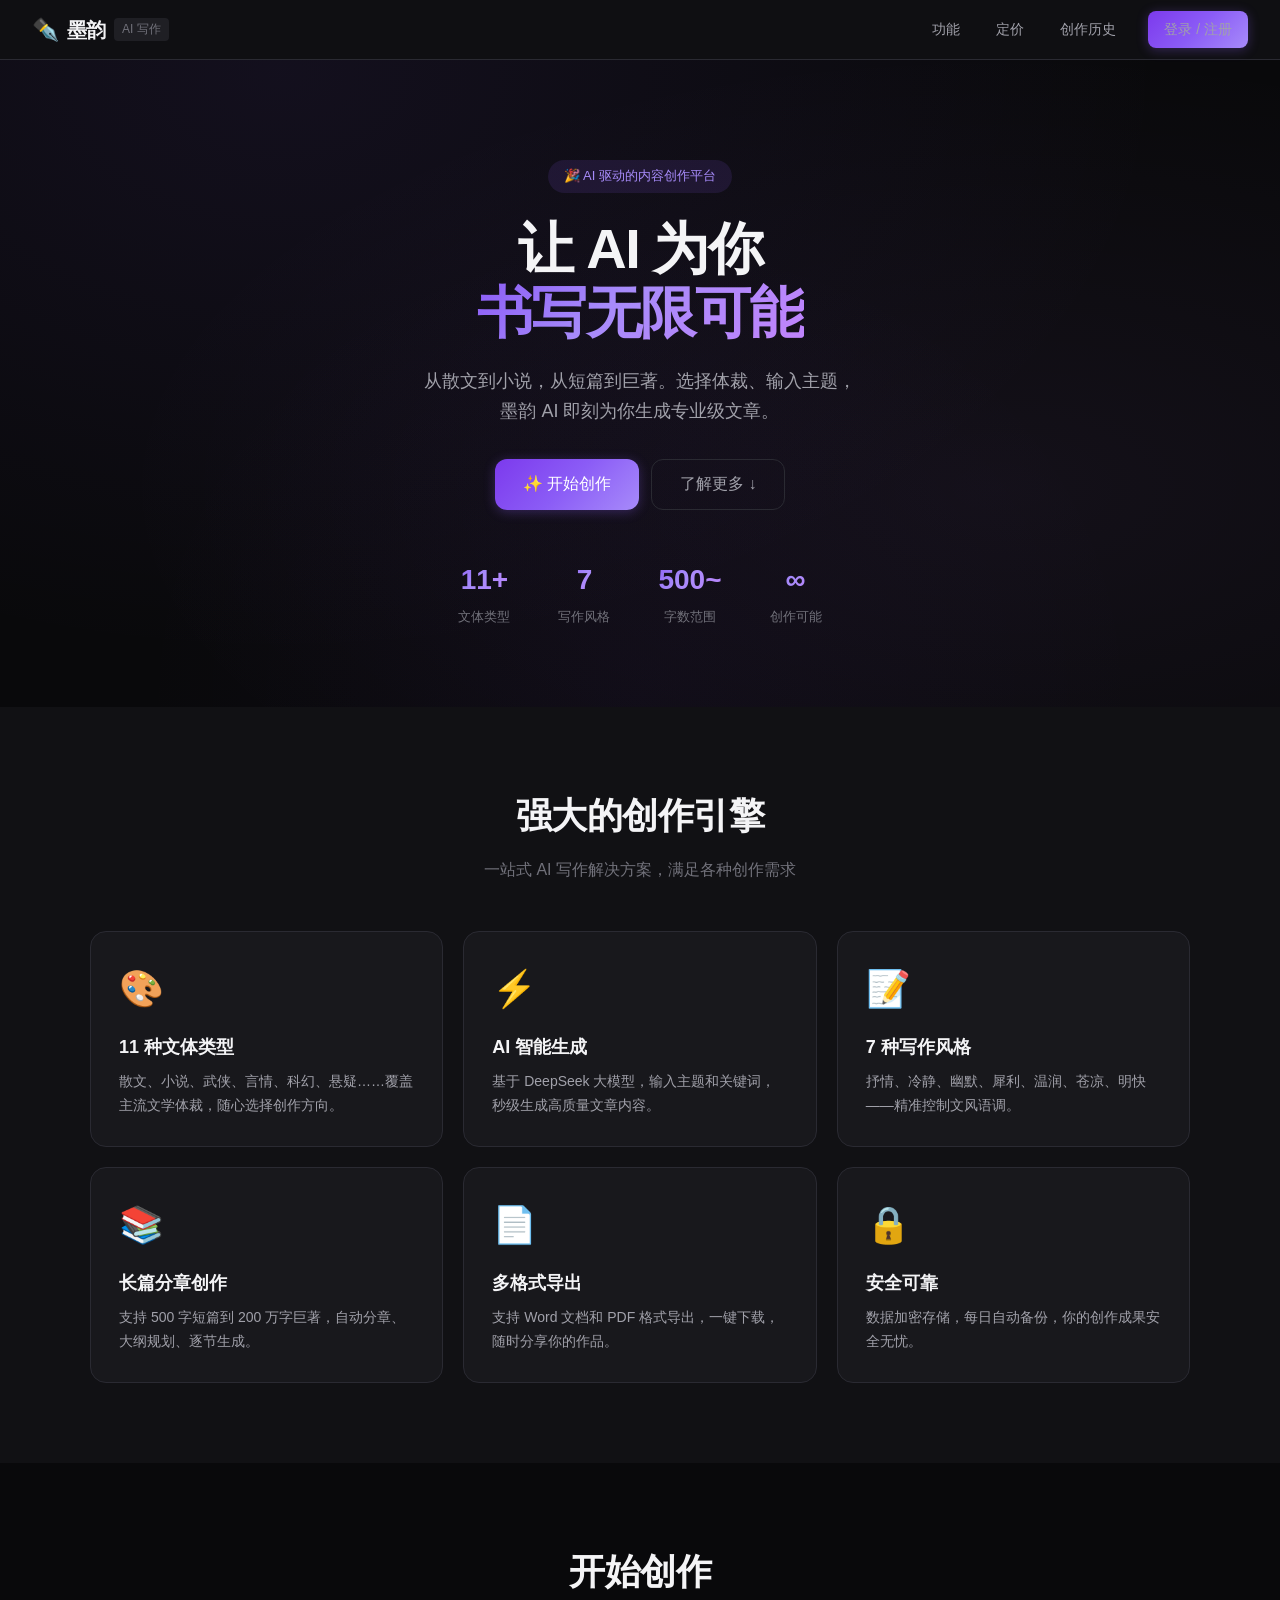
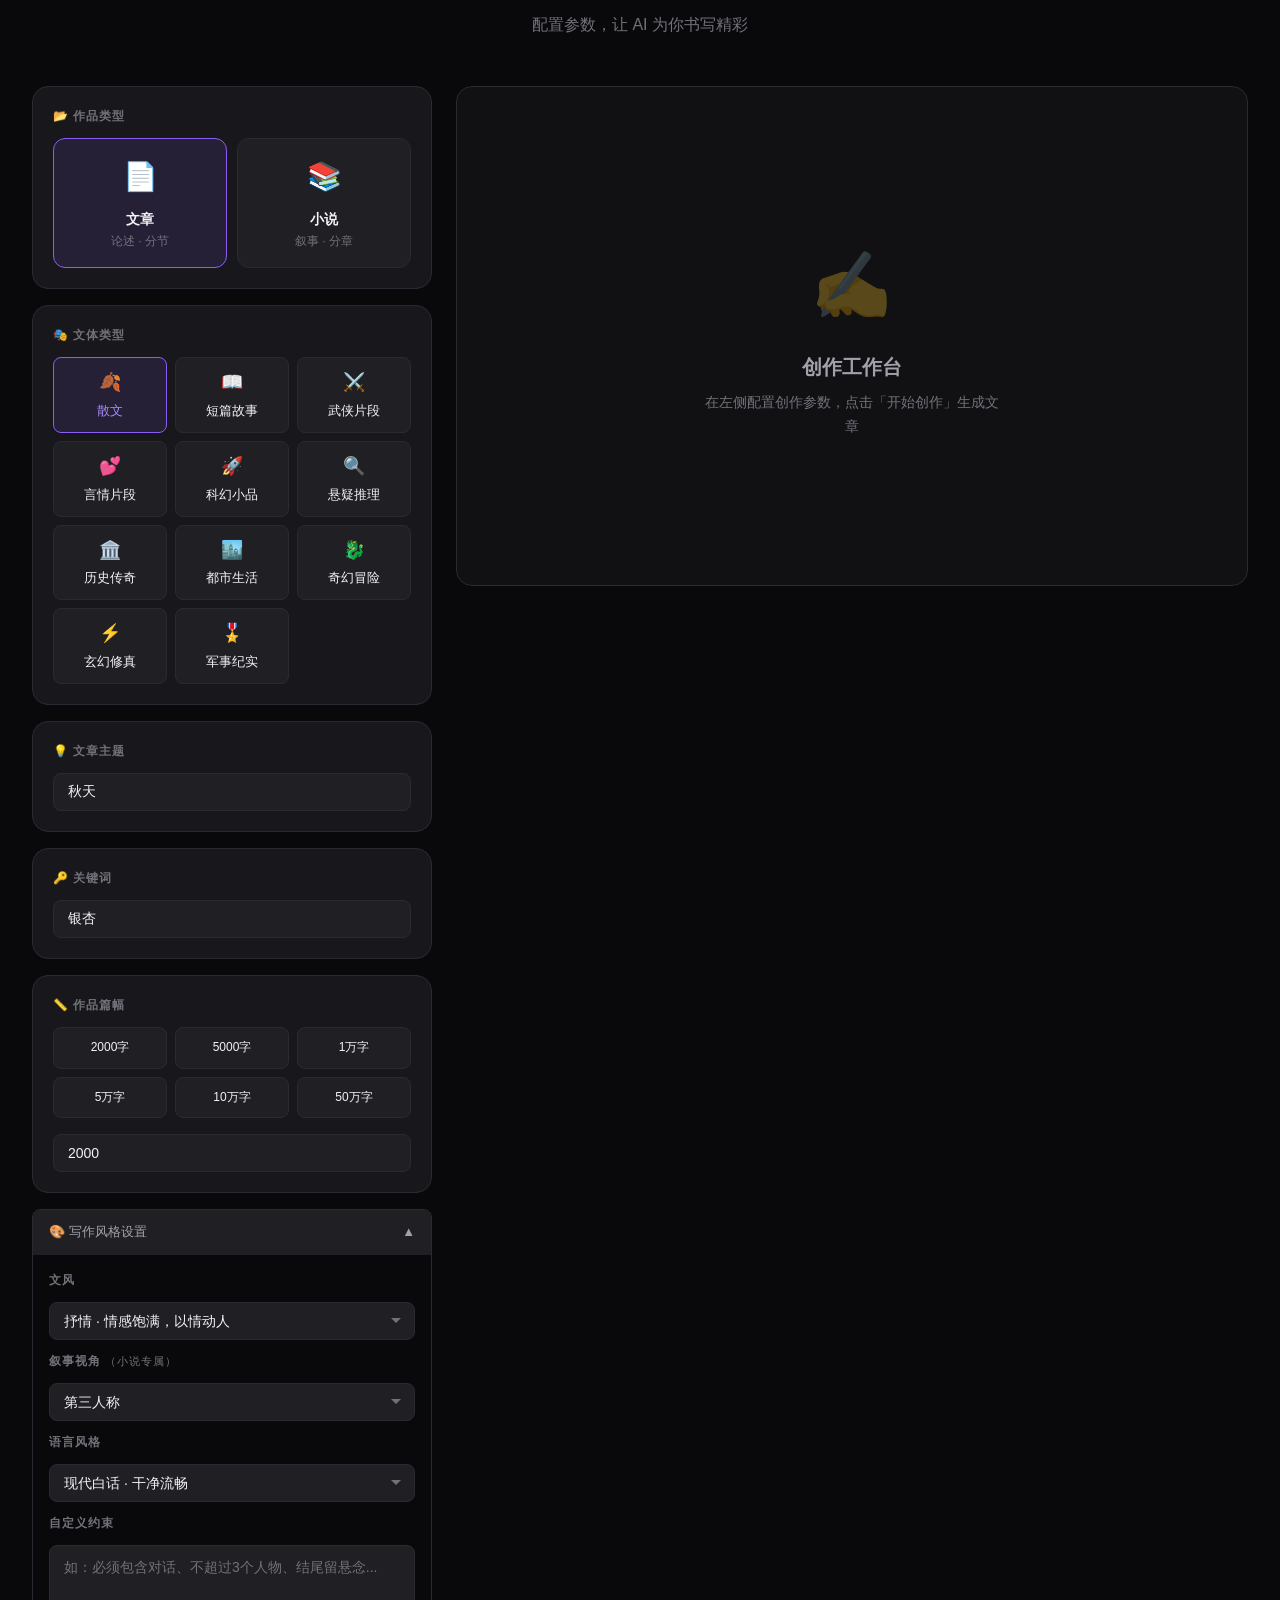
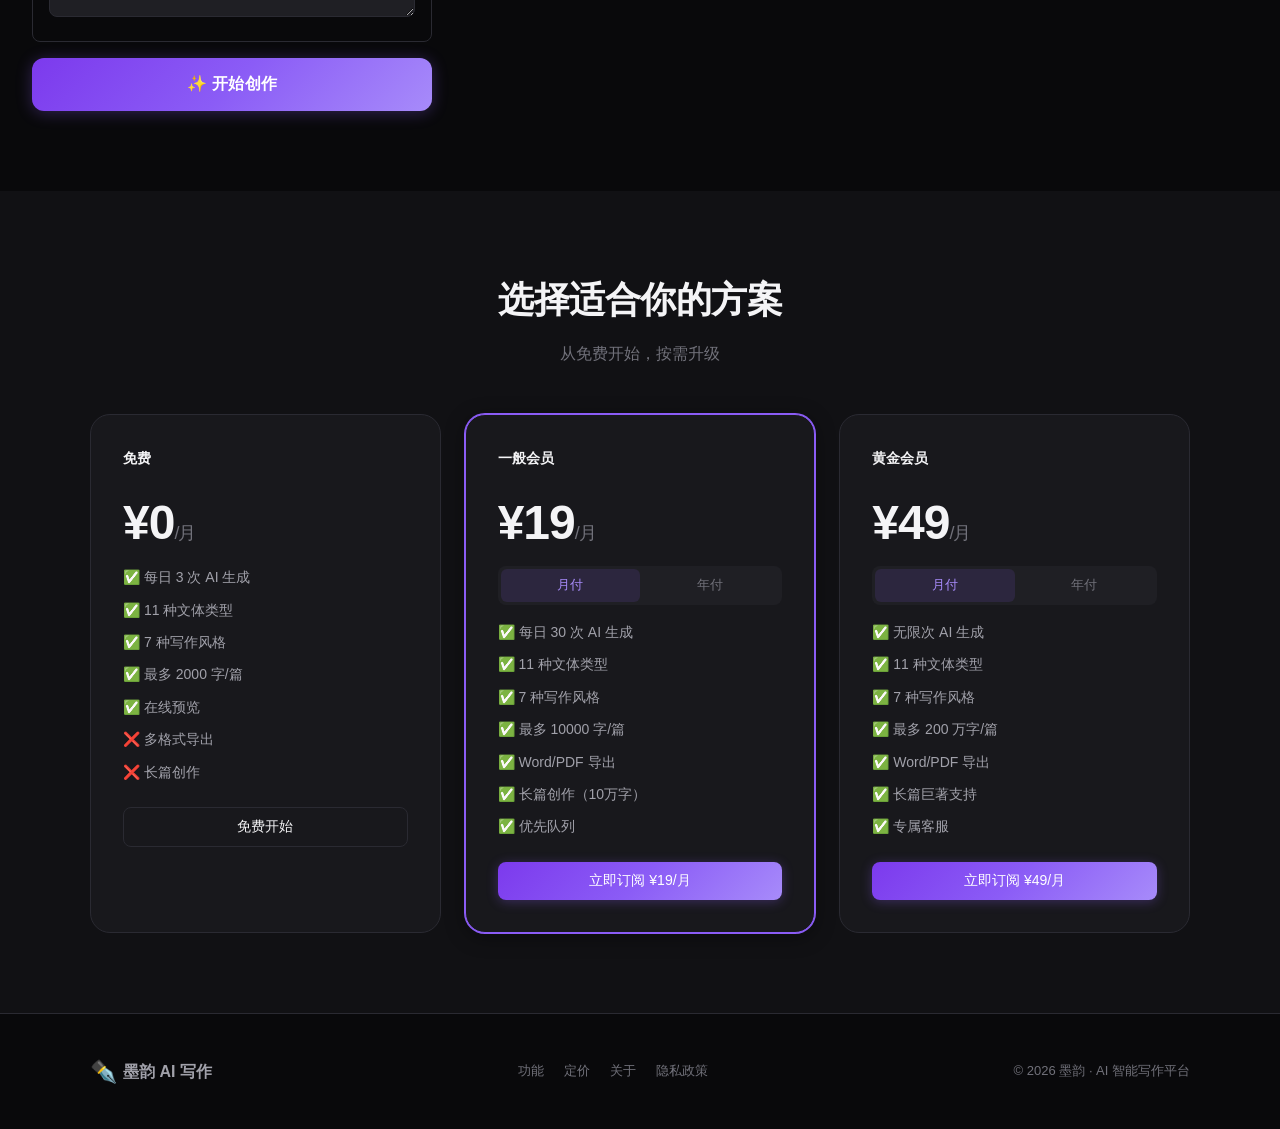
==== commit 1ff2a2f7: "refactor: 会员 API 模块拆分 + 测试扩展 + 交互优化 - 会员/支付 API 拆分到 membership_api.py（app.py 减少 135 行） - 测试用例从 28 扩展" ====
--- a/templates/index.html
+++ b/templates/index.html
@@ -8,7 +8,7 @@
     <meta http-equiv="Expires" content="0">
     <link rel="icon" type="image/svg+xml" href="/static/favicon.svg">
     <title>墨韵 · AI 智能写作平台</title>
-    <link rel="stylesheet" href="/static/style.css?v=12">
+    <link rel="stylesheet" href="/static/style.css?v=13">
 </head>
 <body>
     <!-- 顶栏 -->
@@ -192,8 +192,8 @@
                                 <option value="明快">明快 · 轻快明亮，节奏干净</option>
                             </select>
                         </div>
-                        <div style="margin-bottom:12px;">
-                            <div class="config-label" style="font-size:12px;">叙事视角</div>
+                        <div style="margin-bottom:12px;" id="perspectiveGroup" style="display:none;">
+                            <div class="config-label" style="font-size:12px;">叙事视角 <span style="font-size:11px;color:var(--text-tertiary);font-weight:400;">（小说专属）</span></div>
                             <select class="input-field" id="narrativePerspective">
                                 <option value="第三人称">第三人称</option>
                                 <option value="第一人称">第一人称</option>
@@ -268,8 +268,12 @@
             </div>
             <div class="pricing-card pricing-popular">
                 <div class="pricing-badge">一般会员</div>
-                <div class="pricing-price">¥19<span>/月</span></div>
-                <div class="pricing-yearly">¥199/年（省 ¥29）</div>
+                <div class="pricing-price" id="basicPrice">¥19<span>/月</span></div>
+                <div class="pricing-yearly" id="basicYearly" style="display:none;">¥199/年（省 ¥29）</div>
+                <div class="pricing-toggle">
+                    <span class="toggle-label active" onclick="switchPlan('basic', 'monthly', this)">月付</span>
+                    <span class="toggle-label" onclick="switchPlan('basic', 'yearly', this)">年付</span>
+                </div>
                 <ul class="pricing-features">
                     <li>✅ 每日 30 次 AI 生成</li>
                     <li>✅ 11 种文体类型</li>
@@ -279,12 +283,16 @@
                     <li>✅ 长篇创作（10万字）</li>
                     <li>✅ 优先队列</li>
                 </ul>
-                <button class="btn btn-primary" style="width:100%;" onclick="buyMembership('basic_monthly')">立即订阅</button>
+                <button class="btn btn-primary" style="width:100%;" id="basicBtn" onclick="buyMembership('basic_monthly')">立即订阅 ¥19/月</button>
             </div>
             <div class="pricing-card">
                 <div class="pricing-badge">黄金会员</div>
-                <div class="pricing-price">¥49<span>/月</span></div>
-                <div class="pricing-yearly">¥499/年（省 ¥89）</div>
+                <div class="pricing-price" id="goldPrice">¥49<span>/月</span></div>
+                <div class="pricing-yearly" id="goldYearly" style="display:none;">¥499/年（省 ¥89）</div>
+                <div class="pricing-toggle">
+                    <span class="toggle-label active" onclick="switchPlan('gold', 'monthly', this)">月付</span>
+                    <span class="toggle-label" onclick="switchPlan('gold', 'yearly', this)">年付</span>
+                </div>
                 <ul class="pricing-features">
                     <li>✅ 无限次 AI 生成</li>
                     <li>✅ 11 种文体类型</li>
@@ -294,7 +302,7 @@
                     <li>✅ 长篇巨著支持</li>
                     <li>✅ 专属客服</li>
                 </ul>
-                <button class="btn btn-primary" style="width:100%;" onclick="buyMembership('gold_monthly')">立即订阅</button>
+                <button class="btn btn-primary" style="width:100%;" id="goldBtn" onclick="buyMembership('gold_monthly')">立即订阅 ¥49/月</button>
             </div>
         </div>
     </section>
@@ -363,6 +371,6 @@
         </div>
     </div>
 
-    <script src="/static/app.js?v=12"></script>
+    <script src="/static/app.js?v=13"></script>
 </body>
 </html>
--- a/static/style.css
+++ b/static/style.css
@@ -617,8 +617,33 @@
 .pricing-yearly {
     font-size: 13px;
     color: var(--accent-strong);
-    margin-bottom: 24px;
-    font-weight: 500;
+    margin-bottom: 8px;
+    font-weight: 500;
+}
+
+.pricing-toggle {
+    display: flex;
+    background: var(--bg-field);
+    border-radius: var(--radius-sm);
+    padding: 3px;
+    margin-bottom: 16px;
+}
+
+.toggle-label {
+    flex: 1;
+    text-align: center;
+    padding: 6px 12px;
+    border-radius: var(--radius-xs);
+    font-size: 13px;
+    font-weight: 500;
+    cursor: pointer;
+    color: var(--text-tertiary);
+    transition: all var(--transition);
+}
+
+.toggle-label.active {
+    background: var(--accent-soft);
+    color: var(--accent-strong);
 }
 
 .pricing-features {
